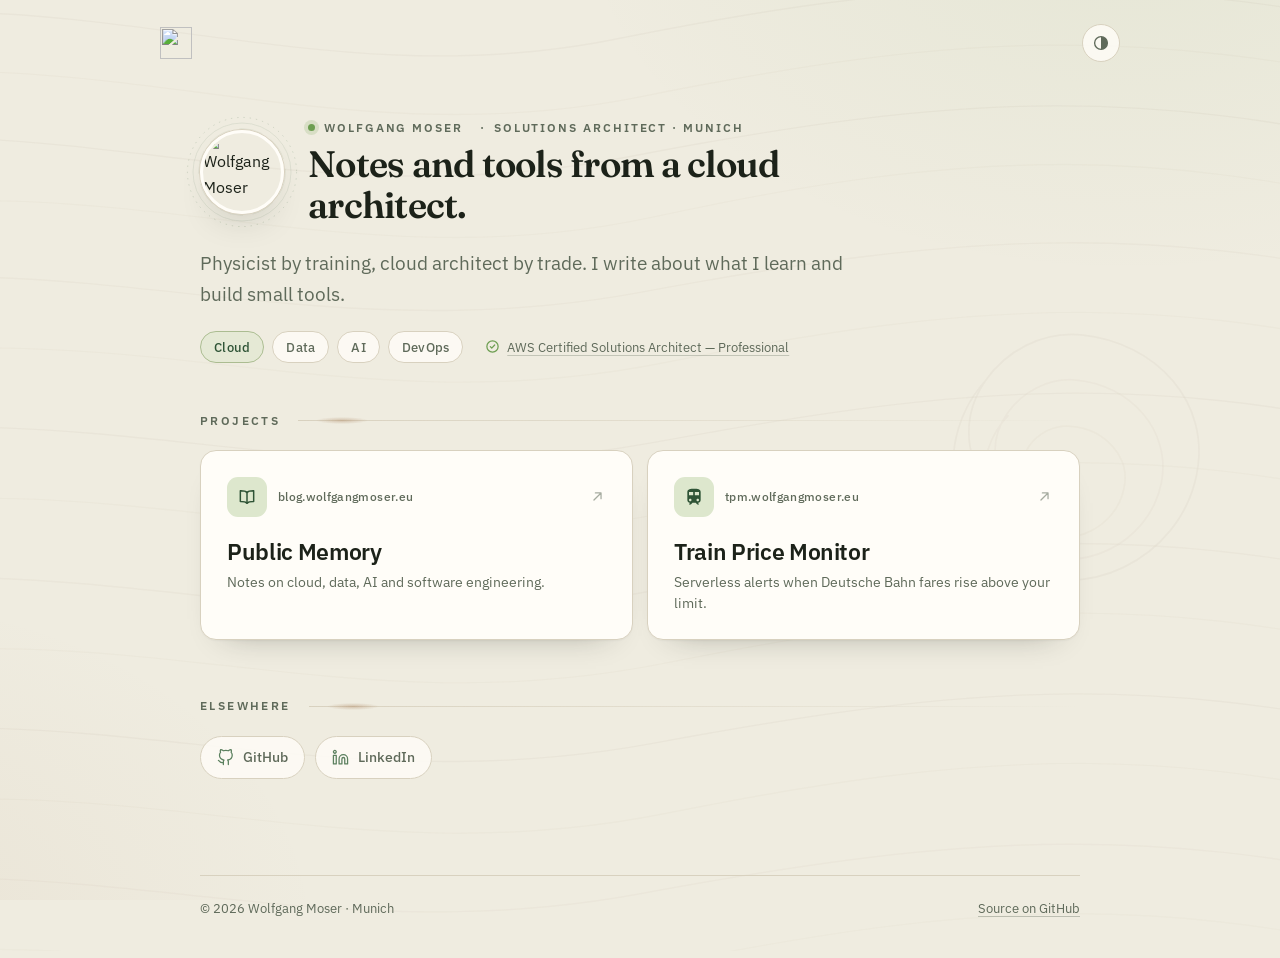
==== index.html @ 678cb2cc "Refine landing page hero and light theme - Replace the oversized name headline with a compact identi" ====
<!doctype html>
<html lang="en" data-theme="auto">
<head>
  <meta charset="utf-8">
  <meta name="viewport" content="width=device-width, initial-scale=1">

  <title>Wolfgang Moser — Solutions Architect in Munich</title>
  <meta name="description" content="Physicist turned Solutions Architect in Munich. I write about cloud, data and AI and build small tools.">
  <link rel="canonical" href="https://wolfgangmoser.eu/">
  <meta name="robots" content="index, follow">
  <meta name="author" content="Wolfgang Moser">

  <meta name="theme-color" content="#efece0" media="(prefers-color-scheme: light)">
  <meta name="theme-color" content="#10150f" media="(prefers-color-scheme: dark)">

  <link rel="icon" href="/assets/logo.svg" type="image/svg+xml">
  <link rel="icon" href="/assets/favicon.ico" sizes="any">
  <link rel="icon" type="image/png" sizes="32x32" href="/assets/favicon-32x32.png">
  <link rel="icon" type="image/png" sizes="16x16" href="/assets/favicon-16x16.png">
  <link rel="apple-touch-icon" href="/assets/apple-touch-icon.png">

  <meta property="og:type" content="website">
  <meta property="og:site_name" content="Wolfgang Moser">
  <meta property="og:title" content="Wolfgang Moser — Solutions Architect in Munich">
  <meta property="og:description" content="Physicist turned Solutions Architect in Munich. Cloud, data and AI notes and tools.">
  <meta property="og:url" content="https://wolfgangmoser.eu/">
  <meta property="og:image" content="https://wolfgangmoser.eu/assets/og-image.png">
  <meta property="og:image:width" content="1200">
  <meta property="og:image:height" content="630">
  <meta property="og:image:alt" content="Wolfgang Moser, Solutions Architect in Munich">
  <meta name="twitter:card" content="summary_large_image">
  <meta name="twitter:title" content="Wolfgang Moser — Solutions Architect in Munich">
  <meta name="twitter:description" content="Physicist turned Solutions Architect in Munich. Cloud, data and AI notes and tools.">
  <meta name="twitter:image" content="https://wolfgangmoser.eu/assets/og-image.png">

  <link rel="preconnect" href="https://fonts.googleapis.com">
  <link rel="preconnect" href="https://fonts.gstatic.com" crossorigin>
  <link href="https://fonts.googleapis.com/css2?family=Fraunces:opsz,wght@9..144,600&family=IBM+Plex+Sans:wght@400;500;600&display=swap" rel="stylesheet">

  <link rel="stylesheet" href="/styles.css?v=20261110-2">

  <script>
    (function () {
      try {
        var theme = localStorage.getItem('theme');
        document.documentElement.dataset.theme =
          theme === 'light' || theme === 'dark' ? theme : 'auto';
      } catch (error) {
        document.documentElement.dataset.theme = 'auto';
      }
    })();
  </script>

  <script type="application/ld+json">
  {
    "@context": "https://schema.org",
    "@graph": [
      {
        "@type": "ProfilePage",
        "@id": "https://wolfgangmoser.eu/#page",
        "url": "https://wolfgangmoser.eu/",
        "name": "Wolfgang Moser",
        "isPartOf": { "@id": "https://wolfgangmoser.eu/#website" },
        "mainEntity": { "@id": "https://wolfgangmoser.eu/#person" }
      },
      {
        "@type": "WebSite",
        "@id": "https://wolfgangmoser.eu/#website",
        "url": "https://wolfgangmoser.eu/",
        "name": "Wolfgang Moser",
        "inLanguage": "en"
      },
      {
        "@type": "Person",
        "@id": "https://wolfgangmoser.eu/#person",
        "name": "Wolfgang Moser",
        "url": "https://wolfgangmoser.eu/",
        "image": "https://wolfgangmoser.eu/assets/me.jpg",
        "jobTitle": "Solutions Architect",
        "description": "Physicist turned Solutions Architect in Munich, working on cloud, data, AI and DevOps.",
        "hasCredential": {
          "@type": "EducationalOccupationalCredential",
          "name": "AWS Certified Solutions Architect — Professional",
          "credentialCategory": "certification",
          "recognizedBy": {
            "@type": "Organization",
            "name": "Amazon Web Services"
          }
        },
        "address": {
          "@type": "PostalAddress",
          "addressLocality": "Munich",
          "addressCountry": "DE"
        },
        "sameAs": [
          "https://blog.wolfgangmoser.eu/",
          "https://tpm.wolfgangmoser.eu/",
          "https://github.com/wolfm89",
          "https://www.linkedin.com/in/wolfgang-moser/"
        ],
        "knowsAbout": [
          "Cloud Architecture",
          "Amazon Web Services",
          "Azure",
          "Data Engineering",
          "Data Mesh",
          "Event-Driven Architecture",
          "DevOps",
          "MLOps",
          "Generative AI",
          "Terraform",
          "Serverless"
        ]
      }
    ]
  }
  </script>
</head>
<body>
  <div class="grain" aria-hidden="true">
    <svg viewBox="0 0 1200 800" preserveAspectRatio="xMidYMid slice" fill="none" stroke="currentColor">
      <g stroke-width="1.1">
        <path d="M-80 60C160 20 340 120 580 72S980 10 1280 78" stroke-opacity=".10"/>
        <path d="M-80 108C170 66 350 168 600 118S1000 56 1280 124" stroke-opacity=".07"/>
        <path d="M-80 158C140 124 330 216 590 166S1010 104 1280 176" stroke-opacity=".11"/>
        <path d="M-80 214C180 166 360 268 610 214S1020 152 1280 226" stroke-opacity=".06"/>
        <path d="M-80 272C150 232 340 322 600 274S1020 214 1280 282" stroke-opacity=".09"/>
        <path d="M-80 332C190 284 360 382 620 330S1030 272 1280 340" stroke-opacity=".06"/>
        <path d="M-80 392C160 352 350 442 610 394S1020 334 1280 402" stroke-opacity=".10"/>
        <path d="M-80 452C180 404 360 502 620 450S1030 392 1280 460" stroke-opacity=".06"/>
        <path d="M-80 512C150 472 340 562 600 514S1020 454 1280 522" stroke-opacity=".09"/>
        <path d="M-80 572C190 524 360 622 620 570S1030 512 1280 580" stroke-opacity=".06"/>
        <path d="M-80 632C160 592 350 682 610 634S1020 574 1280 642" stroke-opacity=".10"/>
        <path d="M-80 692C180 644 360 742 620 690S1030 632 1280 700" stroke-opacity=".06"/>
        <path d="M-80 752C150 712 340 802 600 754S1020 694 1280 762" stroke-opacity=".08"/>
        <path d="M-80 812C190 764 360 862 620 810S1030 752 1280 820" stroke-opacity=".05"/>
      </g>
      <g stroke-width="1.4">
        <path d="M878 430c-44-58 12-128 74-122 60 6 104 54 92 112-14 68-92 104-148 72-52-30-62-102-20-148" stroke-opacity=".10"/>
        <path d="M894 432c-31-42 10-92 54-88 43 4 76 40 68 82-10 50-68 76-108 52-38-22-45-74-14-106" stroke-opacity=".08"/>
        <path d="M910 434c-18-25 7-56 34-53 26 2 48 24 42 50-6 30-42 48-66 33-24-14-29-46-10-66" stroke-opacity=".07"/>
      </g>
    </svg>
  </div>

  <a class="skip-link" href="#main">Skip to content</a>

  <header class="site-header">
    <a class="brand" href="/" aria-label="Wolfgang Moser — home">
      <img src="/assets/logo.svg" width="32" height="32" alt="">
    </a>

    <button class="theme-toggle" type="button" aria-label="Switch theme" title="Switch theme">
      <svg viewBox="0 0 24 24" fill="none" stroke="currentColor" stroke-width="1.8" aria-hidden="true">
        <circle cx="12" cy="12" r="8.5"></circle>
        <path d="M12 3.5v17a8.5 8.5 0 0 0 0-17Z" fill="currentColor" stroke="none"></path>
      </svg>
    </button>
  </header>

  <main id="main" class="wrap">
    <section class="hero">
      <div class="identity">
        <div class="portrait-wrap portrait-small">
          <svg class="rings" viewBox="0 0 160 160" fill="none" stroke="currentColor" aria-hidden="true">
            <circle cx="80" cy="80" r="78" stroke-opacity=".45" stroke-width="1" stroke-dasharray="2 7"/>
            <circle cx="80" cy="80" r="70" stroke-opacity=".25" stroke-width="1"/>
            <circle cx="80" cy="80" r="62" stroke-opacity=".18" stroke-width="1" stroke-dasharray="34 14"/>
          </svg>
          <span class="portrait-frame">
            <img class="portrait" src="/assets/me.jpg" width="320" height="320" alt="Wolfgang Moser" fetchpriority="high">
          </span>
        </div>

        <div class="identity-copy">
          <p class="eyebrow">
            <span class="eyebrow-dot" aria-hidden="true"></span>
            <span class="eyebrow-person">Wolfgang Moser</span>
            <span class="eyebrow-role">Solutions Architect · Munich</span>
          </p>
          <h1>Notes and tools from a cloud architect.</h1>
        </div>
      </div>

      <p class="lead">Physicist by training, cloud architect by trade. I write about what I learn and build small tools.</p>

      <div class="hero-meta">
        <ul class="chips" aria-label="Topics">
          <li>Cloud</li>
          <li>Data</li>
          <li>AI</li>
          <li>DevOps</li>
        </ul>

        <p class="credential">
          <svg viewBox="0 0 24 24" fill="none" stroke="currentColor" stroke-width="2" stroke-linecap="round" stroke-linejoin="round" aria-hidden="true">
            <circle cx="12" cy="12" r="9"></circle>
            <path d="m8.5 12.2 2.3 2.3 4.7-4.9"></path>
          </svg>
          <a href="https://www.credly.com/badges/6cbb9584-4aa6-41bc-a9f1-f0be9a5854aa" rel="noopener noreferrer">AWS Certified Solutions Architect — Professional</a>
        </p>
      </div>
    </section>

    <section class="projects" aria-labelledby="projects-title">
      <div class="section-head">
        <h2 id="projects-title">Projects</h2>
        <span class="rule" aria-hidden="true"></span>
      </div>

      <ul class="project-grid">
        <li style="--i: 0">
          <a class="project-card" href="https://blog.wolfgangmoser.eu/">
            <span class="project-top">
              <span class="project-icon" aria-hidden="true">
                <svg viewBox="0 0 24 24" fill="none" stroke="currentColor" stroke-width="1.8" stroke-linecap="round" stroke-linejoin="round">
                  <path d="M12 6.5C10.5 5 8.4 4.4 4 4.5v13c4.4-.1 6.5.5 8 2 1.5-1.5 3.6-2.1 8-2v-13c-4.4-.1-6.5.5-8 2Z"/>
                  <path d="M12 6.5v13"/>
                </svg>
              </span>
              <span class="project-domain">blog.wolfgangmoser.eu</span>
              <svg class="project-arrow" viewBox="0 0 24 24" fill="none" stroke="currentColor" stroke-width="1.8" stroke-linecap="round" stroke-linejoin="round" aria-hidden="true">
                <path d="M7 17 17 7M9 7h8v8"/>
              </svg>
            </span>
            <span class="project-title">Public Memory</span>
            <span class="project-desc">Notes on cloud, data, AI and software engineering.</span>
          </a>
        </li>

        <li style="--i: 1">
          <a class="project-card" href="https://tpm.wolfgangmoser.eu/">
            <span class="project-top">
              <span class="project-icon" aria-hidden="true">
                <svg viewBox="0 0 24 24" fill="currentColor">
                  <path d="M12 2c-4 0-8 .5-8 4v9.5C4 17.43 5.57 19 7.5 19L6 20.5v.5h2.23l2-2H14l2 2h2v-.5L16.5 19c1.93 0 3.5-1.57 3.5-3.5V6c0-3.5-3.58-4-8-4M7.5 17c-.83 0-1.5-.67-1.5-1.5S6.67 14 7.5 14s1.5.67 1.5 1.5S8.33 17 7.5 17m3.5-7H6V6h5zm2 0V6h5v4zm3.5 7c-.83 0-1.5-.67-1.5-1.5s.67-1.5 1.5-1.5 1.5.67 1.5 1.5-.67 1.5-1.5 1.5"/>
                </svg>
              </span>
              <span class="project-domain">tpm.wolfgangmoser.eu</span>
              <svg class="project-arrow" viewBox="0 0 24 24" fill="none" stroke="currentColor" stroke-width="1.8" stroke-linecap="round" stroke-linejoin="round" aria-hidden="true">
                <path d="M7 17 17 7M9 7h8v8"/>
              </svg>
            </span>
            <span class="project-title">Train Price Monitor</span>
            <span class="project-desc">Serverless alerts when Deutsche Bahn fares rise above your limit.</span>
          </a>
        </li>
      </ul>
    </section>

    <section class="elsewhere" aria-labelledby="elsewhere-title">
      <div class="section-head">
        <h2 id="elsewhere-title">Elsewhere</h2>
        <span class="rule" aria-hidden="true"></span>
      </div>

      <ul class="social-links">
        <li style="--i: 0">
          <a href="https://github.com/wolfm89">
            <svg viewBox="0 0 24 24" fill="none" stroke="currentColor" stroke-width="1.8" stroke-linecap="round" stroke-linejoin="round" aria-hidden="true">
              <path d="M9 19c-5 1.5-5-2.5-7-3m14 6v-3.87a3.37 3.37 0 0 0-.94-2.61c3.14-.35 6.44-1.54 6.44-7A5.44 5.44 0 0 0 20 4.77 5.07 5.07 0 0 0 19.91 1S18.73.65 16 2.48a13.38 13.38 0 0 0-7 0C6.27.65 5.09 1 5.09 1A5.07 5.07 0 0 0 5 4.77a5.44 5.44 0 0 0-1.5 3.78c0 5.42 3.3 6.61 6.44 7A3.37 3.37 0 0 0 9 18.13V22"/>
            </svg>
            GitHub
          </a>
        </li>
        <li style="--i: 1">
          <a href="https://www.linkedin.com/in/wolfgang-moser/">
            <svg viewBox="0 0 24 24" fill="none" stroke="currentColor" stroke-width="1.8" stroke-linecap="round" stroke-linejoin="round" aria-hidden="true">
              <path d="M16 8a6 6 0 0 1 6 6v7h-4v-7a2 2 0 0 0-2-2 2 2 0 0 0-2 2v7h-4v-7a6 6 0 0 1 6-6z"/>
              <rect x="2" y="9" width="4" height="12"/>
              <circle cx="4" cy="4" r="2"/>
            </svg>
            LinkedIn
          </a>
        </li>
      </ul>
    </section>
  </main>

  <footer class="site-footer wrap">
    <p>© <span id="year">2026</span> Wolfgang Moser · Munich</p>
    <a class="footer-link" href="https://github.com/wolfm89/landing-page">Source on GitHub</a>
  </footer>

  <script src="/script.js?v=20261110-1" defer></script>
</body>
</html>
---- styles.css ----
/* ------------------------------------------------------------------
   Wolfgang Moser — wolfgangmoser.eu
   Warm paper, forest greens, a little wood grain.
   ------------------------------------------------------------------ */

:root {
  color-scheme: light;

  --bg: #efece0;
  --surface: #fffdf8;
  --ink: #1c2219;
  --muted: #5f6a5a;
  --border: #d8d1bf;
  --sage: #6d9e51;
  --forest: #3f6b45;
  --forest-strong: #2f5436;
  --sage-soft: #dde7cd;
  --wood: #a9805a;
  --wood-soft: #efe3d2;
  --grain: #7a5c3e;
  --grain-opacity: 0.4;
  --glow-sage: rgba(109, 158, 81, 0.08);
  --glow-wood: rgba(169, 128, 90, 0.08);
  --shadow: 0 18px 40px -24px rgba(28, 34, 25, 0.45);
  --card-shadow: 0 1px 2px rgba(28, 34, 25, 0.04), 0 16px 32px -26px rgba(28, 34, 25, 0.45);

  --sans: "IBM Plex Sans", "Segoe UI", system-ui, -apple-system, sans-serif;
  --display: "Fraunces", Georgia, "Times New Roman", serif;
}

html[data-theme="dark"] {
  color-scheme: dark;

  --bg: #10150f;
  --surface: #171f15;
  --ink: #e9eddf;
  --muted: #a4ae9a;
  --border: #2a3427;
  --sage: #8fc47c;
  --forest: #9ccf8f;
  --forest-strong: #b7dcaa;
  --sage-soft: #24311f;
  --wood: #c9a77f;
  --wood-soft: #2b2419;
  --grain: #d8c3a5;
  --grain-opacity: 0.16;
  --glow-sage: rgba(143, 196, 124, 0.1);
  --glow-wood: rgba(201, 167, 127, 0.08);
  --shadow: 0 22px 48px -26px rgba(0, 0, 0, 0.9);
  --card-shadow: 0 1px 2px rgba(0, 0, 0, 0.2), 0 18px 36px -26px rgba(0, 0, 0, 0.8);
}

@media (prefers-color-scheme: dark) {
  html[data-theme="auto"],
  html:not([data-theme]) {
    color-scheme: dark;

    --bg: #10150f;
    --surface: #171f15;
    --ink: #e9eddf;
    --muted: #a4ae9a;
    --border: #2a3427;
    --sage: #8fc47c;
    --forest: #9ccf8f;
    --forest-strong: #b7dcaa;
    --sage-soft: #24311f;
    --wood: #c9a77f;
    --wood-soft: #2b2419;
    --grain: #d8c3a5;
    --grain-opacity: 0.16;
    --glow-sage: rgba(143, 196, 124, 0.1);
    --glow-wood: rgba(201, 167, 127, 0.08);
    --shadow: 0 22px 48px -26px rgba(0, 0, 0, 0.9);
    --card-shadow: 0 1px 2px rgba(0, 0, 0, 0.2), 0 18px 36px -26px rgba(0, 0, 0, 0.8);
  }
}

*,
*::before,
*::after {
  box-sizing: border-box;
}

html {
  scroll-behavior: smooth;
  -webkit-text-size-adjust: 100%;
}

body {
  display: flex;
  flex-direction: column;
  margin: 0;
  min-height: 100vh;
  font-family: var(--sans);
  font-size: 16px;
  line-height: 1.6;
  color: var(--ink);
  background-color: var(--bg);
  background-image:
    radial-gradient(900px 620px at 88% -12%, var(--glow-sage), transparent 62%),
    radial-gradient(720px 520px at -12% 104%, var(--glow-wood), transparent 66%);
  background-attachment: fixed;
  -webkit-font-smoothing: antialiased;
  text-rendering: optimizeLegibility;
}

/* Wood-grain layer: inline SVG, theme-aware, very slowly drifting. */
.grain {
  position: fixed;
  inset: -4vmax;
  z-index: 0;
  color: var(--grain);
  opacity: var(--grain-opacity);
  pointer-events: none;
}

.grain svg {
  width: 100%;
  height: 100%;
  animation: grain-drift 52s ease-in-out infinite alternate;
}

@keyframes grain-drift {
  from {
    transform: scale(1.04) translate3d(-1.2%, -0.8%, 0);
  }
  to {
    transform: scale(1.09) translate3d(1.2%, 0.8%, 0);
  }
}

/* Keep content above the grain. */
.site-header,
main,
.site-footer {
  position: relative;
  z-index: 1;
}

main {
  flex: 1;
}

.wrap {
  width: min(100% - 48px, 880px);
  margin-inline: auto;
}

.skip-link {
  position: absolute;
  top: 8px;
  left: 8px;
  z-index: 10;
  padding: 10px 16px;
  border-radius: 8px;
  background: var(--surface);
  color: var(--ink);
  font-weight: 600;
  text-decoration: none;
  box-shadow: var(--shadow);
  transform: translateY(-160%);
  transition: transform 0.2s ease;
}

.skip-link:focus-visible {
  transform: translateY(0);
}

a {
  color: inherit;
}

:focus-visible {
  outline: 2px solid var(--sage);
  outline-offset: 3px;
  border-radius: 4px;
}

/* ------------------------------------------------------------------
   Header
   ------------------------------------------------------------------ */

.site-header {
  display: flex;
  align-items: center;
  justify-content: space-between;
  gap: 16px;
  width: min(100% - 48px, 960px);
  margin-inline: auto;
  padding: 24px 0 8px;
}

.brand {
  display: inline-flex;
  border-radius: 9px;
  line-height: 0;
  transition: transform 0.4s cubic-bezier(0.2, 0.7, 0.2, 1);
}

.brand img {
  display: block;
  width: 32px;
  height: 32px;
}

.brand:hover {
  transform: translateY(-2px) rotate(-3deg);
}

.theme-toggle {
  display: grid;
  place-items: center;
  width: 38px;
  height: 38px;
  padding: 0;
  border: 1px solid var(--border);
  border-radius: 50%;
  background: color-mix(in srgb, var(--surface) 80%, transparent);
  color: var(--muted);
  cursor: pointer;
  transition: color 0.2s ease, border-color 0.2s ease, transform 0.3s ease;
}

.theme-toggle svg {
  width: 18px;
  height: 18px;
}

.theme-toggle:hover {
  color: var(--ink);
  border-color: var(--sage);
  transform: rotate(18deg);
}

/* ------------------------------------------------------------------
   Hero
   ------------------------------------------------------------------ */

.hero {
  padding: clamp(26px, 5vw, 48px) 0 0;
}

.identity {
  display: flex;
  align-items: center;
  gap: 24px;
  margin-bottom: 22px;
}

.identity-copy {
  min-width: 0;
}

.identity .eyebrow {
  margin-bottom: 6px;
}

.portrait-wrap {
  position: relative;
  width: 128px;
  height: 128px;
  margin-bottom: 30px;
}

.portrait-small {
  flex: none;
  width: 84px;
  height: 84px;
  margin-bottom: 0;
}

.portrait-small .rings {
  inset: -14px;
  width: calc(100% + 28px);
  height: calc(100% + 28px);
}

.rings {
  position: absolute;
  inset: -24px;
  width: calc(100% + 48px);
  height: calc(100% + 48px);
  color: var(--forest);
  opacity: 0.55;
  pointer-events: none;
  will-change: transform;
  animation: rings-turn 140s linear infinite;
}

@keyframes rings-turn {
  to {
    transform: rotate(360deg);
  }
}

.portrait-frame {
  position: relative;
  z-index: 1;
  display: block;
  width: 100%;
  height: 100%;
  overflow: hidden;
  border-radius: 50%;
  border: 3px solid var(--surface);
  box-shadow: 0 0 0 1px var(--border), var(--shadow);
}

.portrait {
  display: block;
  width: 100%;
  height: 100%;
  object-fit: cover;
  border-radius: 50%;
  transform: scale(1);
  backface-visibility: hidden;
  will-change: transform;
  transition: transform 0.28s cubic-bezier(0.2, 0.8, 0.2, 1);
}

.portrait-wrap:hover .portrait {
  transform: scale(1.04);
}

.eyebrow {
  display: flex;
  flex-wrap: wrap;
  align-items: center;
  gap: 9px;
  row-gap: 2px;
  margin: 0 0 10px;
  color: var(--muted);
  font-size: 12px;
  font-weight: 600;
  letter-spacing: 0.16em;
  text-transform: uppercase;
}

.eyebrow-dot {
  flex: none;
  width: 7px;
  height: 7px;
  border-radius: 50%;
  background: var(--sage);
  box-shadow: 0 0 0 4px color-mix(in srgb, var(--sage) 18%, transparent);
}

.eyebrow-role::before {
  content: "·";
  margin: 0 8px;
  color: var(--muted);
}

h1 {
  margin: 0;
  font-family: var(--display);
  font-optical-sizing: auto;
  font-size: clamp(2.9rem, 9vw, 4.7rem);
  font-weight: 600;
  line-height: 0.98;
  letter-spacing: -0.025em;
  color: var(--ink);
}

.identity-copy h1 {
  max-width: 24ch;
  font-size: clamp(1.75rem, 3.2vw, 2.3rem);
  line-height: 1.12;
  letter-spacing: -0.02em;
}

.lead {
  max-width: 60ch;
  margin: 22px 0 0;
  color: var(--muted);
  font-size: clamp(1.02rem, 1.6vw, 1.16rem);
  line-height: 1.7;
}

.identity + .lead {
  max-width: 62ch;
  margin-top: 0;
}

.lead a {
  color: var(--forest);
  font-weight: 500;
  text-decoration: underline;
  text-decoration-color: color-mix(in srgb, var(--sage) 55%, transparent);
  text-decoration-thickness: 1.5px;
  text-underline-offset: 3px;
  transition: color 0.2s ease, text-decoration-color 0.2s ease;
}

.lead a:hover {
  color: var(--forest-strong);
  text-decoration-color: var(--sage);
}

.chips {
  display: flex;
  flex-wrap: wrap;
  gap: 8px;
  margin: 26px 0 0;
  padding: 0;
  list-style: none;
}

.chips li {
  padding: 5px 13px;
  border: 1px solid var(--border);
  border-radius: 999px;
  background: color-mix(in srgb, var(--surface) 80%, transparent);
  color: var(--muted);
  font-size: 12.5px;
  font-weight: 500;
  letter-spacing: 0.02em;
  transition: border-color 0.2s ease, color 0.2s ease;
}

.chips li:first-child {
  border-color: color-mix(in srgb, var(--sage) 42%, var(--border));
  background: color-mix(in srgb, var(--sage-soft) 55%, transparent);
  color: var(--forest-strong);
}

.chips li:hover {
  border-color: var(--sage);
  color: var(--ink);
}

.credential {
  display: flex;
  align-items: center;
  gap: 7px;
  margin: 18px 0 0;
  color: var(--muted);
  font-size: 12.5px;
}

.credential svg {
  flex: none;
  width: 15px;
  height: 15px;
  color: var(--sage);
}

.credential a {
  color: inherit;
  text-decoration: underline;
  text-decoration-color: color-mix(in srgb, var(--muted) 30%, transparent);
  text-underline-offset: 3px;
  transition: color 0.2s ease, text-decoration-color 0.2s ease;
}

.credential a:hover {
  color: var(--forest);
  text-decoration-color: var(--sage);
}

.hero-meta {
  display: flex;
  flex-wrap: wrap;
  align-items: center;
  gap: 14px 22px;
  margin-top: 20px;
}

.hero-meta .chips,
.hero-meta .credential {
  margin-top: 0;
}

/* ------------------------------------------------------------------
   Projects
   ------------------------------------------------------------------ */

.projects {
  padding: clamp(32px, 5vw, 48px) 0 0;
}

.section-head {
  display: flex;
  align-items: center;
  gap: 18px;
  margin-bottom: 20px;
}

.section-head h2 {
  margin: 0;
  color: var(--muted);
  font-size: 12px;
  font-weight: 600;
  letter-spacing: 0.2em;
  text-transform: uppercase;
  white-space: nowrap;
}

.rule {
  position: relative;
  flex: 1;
  height: 1px;
  background: linear-gradient(90deg, var(--border), transparent);
}

.rule::before {
  content: "";
  position: absolute;
  left: 18px;
  top: -3px;
  width: 52px;
  height: 7px;
  border-radius: 50%;
  background: radial-gradient(ellipse at center, var(--wood), transparent 72%);
  opacity: 0.4;
}

.project-grid {
  display: grid;
  grid-template-columns: repeat(2, minmax(0, 1fr));
  gap: 14px;
  margin: 0;
  padding: 0;
  list-style: none;
}

.project-card {
  position: relative;
  display: flex;
  flex-direction: column;
  height: 100%;
  padding: 26px;
  overflow: hidden;
  border: 1px solid var(--border);
  border-radius: 16px;
  background: var(--surface);
  box-shadow: var(--card-shadow);
  color: var(--ink);
  text-decoration: none;
  transition:
    transform 0.28s cubic-bezier(0.2, 0.7, 0.2, 1),
    border-color 0.28s ease,
    box-shadow 0.28s ease,
    background-color 0.28s ease;
}

.project-card::after {
  content: "";
  position: absolute;
  right: 0;
  bottom: 0;
  left: 0;
  height: 2px;
  background: linear-gradient(90deg, var(--sage), var(--forest));
  transform: scaleX(0);
  transform-origin: left;
  transition: transform 0.35s cubic-bezier(0.2, 0.7, 0.2, 1);
}

.project-card:hover {
  transform: translateY(-4px);
  border-color: color-mix(in srgb, var(--sage) 55%, var(--border));
  background: var(--surface);
  box-shadow: var(--shadow);
}

.project-card:hover::after {
  transform: scaleX(1);
}

.project-top {
  display: flex;
  align-items: center;
  gap: 11px;
  margin-bottom: 20px;
}

.project-icon {
  display: grid;
  place-items: center;
  flex: none;
  width: 40px;
  height: 40px;
  border-radius: 11px;
  background: var(--sage-soft);
  color: var(--forest-strong);
  transition: transform 0.35s cubic-bezier(0.2, 0.7, 0.2, 1), background-color 0.28s ease;
}

.project-icon svg {
  width: 20px;
  height: 20px;
}

.project-card:hover .project-icon {
  transform: rotate(-4deg) scale(1.06);
  background: color-mix(in srgb, var(--sage-soft) 72%, var(--sage));
}

.project-domain {
  min-width: 0;
  overflow: hidden;
  color: var(--muted);
  font-size: 11.5px;
  font-weight: 500;
  letter-spacing: 0.03em;
  text-overflow: ellipsis;
  white-space: nowrap;
}

.project-arrow {
  flex: none;
  width: 17px;
  height: 17px;
  margin-left: auto;
  color: var(--muted);
  opacity: 0.55;
  transition: transform 0.28s ease, opacity 0.28s ease, color 0.28s ease;
}

.project-card:hover .project-arrow {
  color: var(--forest);
  opacity: 1;
  transform: translate(2px, -2px);
}

.project-title {
  font-size: 23px;
  font-weight: 600;
  line-height: 1.25;
  letter-spacing: -0.015em;
}

.project-desc {
  margin-top: 6px;
  color: var(--muted);
  font-size: 13.5px;
  line-height: 1.55;
}

/* ------------------------------------------------------------------
   Elsewhere
   ------------------------------------------------------------------ */

.elsewhere {
  padding: clamp(40px, 6vw, 56px) 0 0;
}

.social-links {
  display: flex;
  flex-wrap: wrap;
  gap: 10px;
  margin: 0;
  padding: 0;
  list-style: none;
}

.social-links a {
  display: inline-flex;
  align-items: center;
  gap: 9px;
  padding: 10px 16px;
  border: 1px solid var(--border);
  border-radius: 999px;
  background: color-mix(in srgb, var(--surface) 80%, transparent);
  color: var(--muted);
  font-size: 13.5px;
  font-weight: 500;
  text-decoration: none;
  transition: color 0.2s ease, border-color 0.2s ease, background-color 0.2s ease, transform 0.2s ease;
}

.social-links svg {
  width: 17px;
  height: 17px;
  color: var(--forest);
  opacity: 0.85;
}

.social-links a:hover {
  color: var(--ink);
  border-color: color-mix(in srgb, var(--sage) 55%, var(--border));
  background: var(--surface);
  transform: translateY(-1px);
}

/* ------------------------------------------------------------------
   404
   ------------------------------------------------------------------ */

.notfound {
  padding-top: clamp(64px, 12vw, 120px);
}

.notfound-links {
  display: flex;
  flex-wrap: wrap;
  align-items: center;
  gap: 22px;
  margin-top: 32px;
  font-size: 14px;
}

.notfound-links > a {
  color: var(--forest);
  font-weight: 500;
  text-decoration: underline;
  text-decoration-color: color-mix(in srgb, var(--sage) 55%, transparent);
  text-underline-offset: 3px;
}

.notfound-links > a:hover {
  color: var(--forest-strong);
  text-decoration-color: var(--sage);
}

.button-link {
  display: inline-block;
  padding: 9px 18px;
  border-radius: 999px;
  background: var(--forest);
  color: var(--surface) !important;
  font-weight: 600 !important;
  text-decoration: none !important;
  transition: background-color 0.2s ease, transform 0.2s ease;
}

.button-link:hover {
  background: var(--forest-strong);
  transform: translateY(-1px);
}

/* ------------------------------------------------------------------
   Footer
   ------------------------------------------------------------------ */

.site-footer {
  display: flex;
  flex-wrap: wrap;
  align-items: baseline;
  justify-content: space-between;
  gap: 8px 24px;
  margin-top: clamp(56px, 9vw, 96px);
  padding: 22px 0 40px;
  border-top: 1px solid var(--border);
  color: var(--muted);
  font-size: 12.5px;
}

.site-footer p {
  margin: 0;
}

.footer-link {
  color: var(--muted);
  text-decoration: underline;
  text-decoration-color: color-mix(in srgb, var(--muted) 35%, transparent);
  text-underline-offset: 3px;
  transition: color 0.2s ease, text-decoration-color 0.2s ease;
}

.footer-link:hover {
  color: var(--forest);
  text-decoration-color: var(--sage);
}

/* ------------------------------------------------------------------
   Entrance motion
   ------------------------------------------------------------------ */

@keyframes rise {
  from {
    opacity: 0;
    transform: translateY(16px);
  }
  to {
    opacity: 1;
    transform: none;
  }
}

.hero > *,
.section-head,
.project-grid li,
.social-links li,
.site-footer {
  animation: rise 0.75s cubic-bezier(0.2, 0.7, 0.2, 1) both;
}

.hero > *:nth-child(1) { animation-delay: 0.04s; }
.hero > *:nth-child(2) { animation-delay: 0.12s; }
.hero > *:nth-child(3) { animation-delay: 0.2s; }

.projects .section-head { animation-delay: 0.32s; }

.project-grid li {
  animation-delay: calc(0.38s + var(--i) * 0.08s);
}

.elsewhere .section-head { animation-delay: 0.56s; }

.social-links li {
  animation-delay: calc(0.62s + var(--i) * 0.06s);
}

.site-footer { animation-delay: 0.78s; }

/* ------------------------------------------------------------------
   Small screens
   ------------------------------------------------------------------ */

@media (max-width: 720px) {
  .wrap {
    width: min(100% - 40px, 880px);
  }

  .site-header {
    width: min(100% - 40px, 960px);
    padding-top: 18px;
  }

  .project-grid {
    grid-template-columns: 1fr;
  }

  .portrait-wrap {
    width: 108px;
    height: 108px;
    margin-bottom: 26px;
  }

  .portrait-small {
    width: 72px;
    height: 72px;
    margin-bottom: 0;
  }

  .project-card {
    padding: 20px;
  }
}

@media (max-width: 640px) {
  .identity {
    align-items: flex-start;
    gap: 18px;
  }

  .identity-copy h1 {
    font-size: 1.65rem;
  }
}

@media (max-width: 560px) {
  .identity .eyebrow {
    font-size: 10.5px;
    letter-spacing: 0.1em;
  }

  .identity .eyebrow-role {
    flex-basis: 100%;
    padding-left: 16px;
  }

  .identity .eyebrow-role::before {
    content: none;
  }
}

/* ------------------------------------------------------------------
   Reduced motion
   ------------------------------------------------------------------ */

@media (prefers-reduced-motion: reduce) {
  html {
    scroll-behavior: auto;
  }

  .grain svg,
  .rings,
  .hero > *,
  .section-head,
  .project-grid li,
  .social-links li,
  .site-footer {
    animation: none;
  }

  *,
  *::before,
  *::after {
    transition-duration: 0.01ms !important;
  }
}
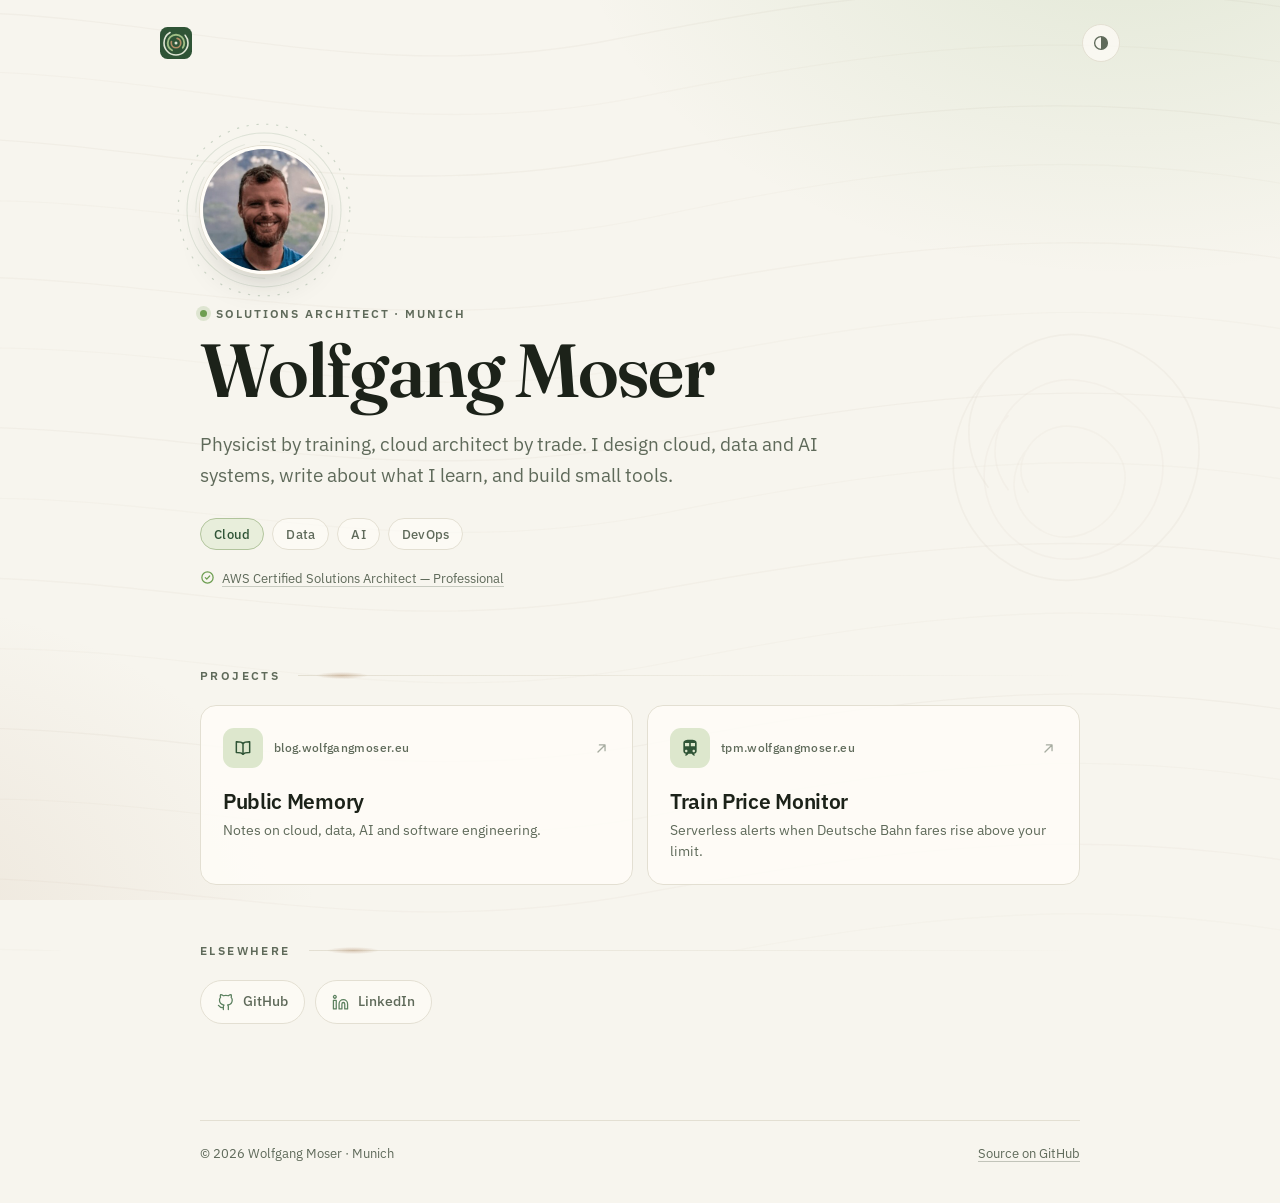
==== commit 6dd1a4ef: "Add first version of the landing page - Forest-themed landing page with growth-rings logo\n- Warm pa" ====
--- a/index.html
+++ b/index.html
@@ -10,7 +10,7 @@
   <meta name="robots" content="index, follow">
   <meta name="author" content="Wolfgang Moser">
 
-  <meta name="theme-color" content="#efece0" media="(prefers-color-scheme: light)">
+  <meta name="theme-color" content="#f7f5ee" media="(prefers-color-scheme: light)">
   <meta name="theme-color" content="#10150f" media="(prefers-color-scheme: dark)">
 
   <link rel="icon" href="/assets/logo.svg" type="image/svg+xml">
@@ -37,7 +37,7 @@
   <link rel="preconnect" href="https://fonts.gstatic.com" crossorigin>
   <link href="https://fonts.googleapis.com/css2?family=Fraunces:opsz,wght@9..144,600&family=IBM+Plex+Sans:wght@400;500;600&display=swap" rel="stylesheet">
 
-  <link rel="stylesheet" href="/styles.css?v=20261110-2">
+  <link rel="stylesheet" href="/styles.css">
 
   <script>
     (function () {
@@ -160,46 +160,34 @@
 
   <main id="main" class="wrap">
     <section class="hero">
-      <div class="identity">
-        <div class="portrait-wrap portrait-small">
-          <svg class="rings" viewBox="0 0 160 160" fill="none" stroke="currentColor" aria-hidden="true">
-            <circle cx="80" cy="80" r="78" stroke-opacity=".45" stroke-width="1" stroke-dasharray="2 7"/>
-            <circle cx="80" cy="80" r="70" stroke-opacity=".25" stroke-width="1"/>
-            <circle cx="80" cy="80" r="62" stroke-opacity=".18" stroke-width="1" stroke-dasharray="34 14"/>
-          </svg>
-          <span class="portrait-frame">
-            <img class="portrait" src="/assets/me.jpg" width="320" height="320" alt="Wolfgang Moser" fetchpriority="high">
-          </span>
-        </div>
-
-        <div class="identity-copy">
-          <p class="eyebrow">
-            <span class="eyebrow-dot" aria-hidden="true"></span>
-            <span class="eyebrow-person">Wolfgang Moser</span>
-            <span class="eyebrow-role">Solutions Architect · Munich</span>
-          </p>
-          <h1>Notes and tools from a cloud architect.</h1>
-        </div>
+      <div class="portrait-wrap">
+        <svg class="rings" viewBox="0 0 160 160" fill="none" stroke="currentColor" aria-hidden="true">
+          <circle cx="80" cy="80" r="78" stroke-opacity=".45" stroke-width="1" stroke-dasharray="2 7"/>
+          <circle cx="80" cy="80" r="70" stroke-opacity=".25" stroke-width="1"/>
+          <circle cx="80" cy="80" r="62" stroke-opacity=".18" stroke-width="1" stroke-dasharray="34 14"/>
+        </svg>
+        <img class="portrait" src="/assets/me.jpg" width="320" height="320" alt="Wolfgang Moser" fetchpriority="high">
       </div>
 
-      <p class="lead">Physicist by training, cloud architect by trade. I write about what I learn and build small tools.</p>
-
-      <div class="hero-meta">
-        <ul class="chips" aria-label="Topics">
-          <li>Cloud</li>
-          <li>Data</li>
-          <li>AI</li>
-          <li>DevOps</li>
-        </ul>
-
-        <p class="credential">
-          <svg viewBox="0 0 24 24" fill="none" stroke="currentColor" stroke-width="2" stroke-linecap="round" stroke-linejoin="round" aria-hidden="true">
-            <circle cx="12" cy="12" r="9"></circle>
-            <path d="m8.5 12.2 2.3 2.3 4.7-4.9"></path>
-          </svg>
-          <a href="https://www.credly.com/badges/6cbb9584-4aa6-41bc-a9f1-f0be9a5854aa" rel="noopener noreferrer">AWS Certified Solutions Architect — Professional</a>
-        </p>
-      </div>
+      <p class="eyebrow"><span class="eyebrow-dot" aria-hidden="true"></span>Solutions Architect · Munich</p>
+      <h1>Wolfgang Moser</h1>
+      <p class="lead">Physicist by training, cloud architect by trade. I design cloud, data and
+        AI systems, write about what I learn, and build small tools.</p>
+
+      <ul class="chips" aria-label="Topics">
+        <li>Cloud</li>
+        <li>Data</li>
+        <li>AI</li>
+        <li>DevOps</li>
+      </ul>
+
+      <p class="credential">
+        <svg viewBox="0 0 24 24" fill="none" stroke="currentColor" stroke-width="2" stroke-linecap="round" stroke-linejoin="round" aria-hidden="true">
+          <circle cx="12" cy="12" r="9"></circle>
+          <path d="m8.5 12.2 2.3 2.3 4.7-4.9"></path>
+        </svg>
+        <a href="https://www.credly.com/badges/6cbb9584-4aa6-41bc-a9f1-f0be9a5854aa" rel="noopener noreferrer">AWS Certified Solutions Architect — Professional</a>
+      </p>
     </section>
 
     <section class="projects" aria-labelledby="projects-title">
@@ -282,6 +270,6 @@
     <a class="footer-link" href="https://github.com/wolfm89/landing-page">Source on GitHub</a>
   </footer>
 
-  <script src="/script.js?v=20261110-1" defer></script>
+  <script src="/script.js" defer></script>
 </body>
 </html>
--- a/styles.css
+++ b/styles.css
@@ -6,11 +6,11 @@
 :root {
   color-scheme: light;
 
-  --bg: #efece0;
+  --bg: #f7f5ee;
   --surface: #fffdf8;
   --ink: #1c2219;
   --muted: #5f6a5a;
-  --border: #d8d1bf;
+  --border: #e3dfd2;
   --sage: #6d9e51;
   --forest: #3f6b45;
   --forest-strong: #2f5436;
@@ -19,10 +19,9 @@
   --wood-soft: #efe3d2;
   --grain: #7a5c3e;
   --grain-opacity: 0.4;
-  --glow-sage: rgba(109, 158, 81, 0.08);
-  --glow-wood: rgba(169, 128, 90, 0.08);
+  --glow-sage: rgba(109, 158, 81, 0.16);
+  --glow-wood: rgba(169, 128, 90, 0.14);
   --shadow: 0 18px 40px -24px rgba(28, 34, 25, 0.45);
-  --card-shadow: 0 1px 2px rgba(28, 34, 25, 0.04), 0 16px 32px -26px rgba(28, 34, 25, 0.45);
 
   --sans: "IBM Plex Sans", "Segoe UI", system-ui, -apple-system, sans-serif;
   --display: "Fraunces", Georgia, "Times New Roman", serif;
@@ -47,7 +46,6 @@
   --glow-sage: rgba(143, 196, 124, 0.1);
   --glow-wood: rgba(201, 167, 127, 0.08);
   --shadow: 0 22px 48px -26px rgba(0, 0, 0, 0.9);
-  --card-shadow: 0 1px 2px rgba(0, 0, 0, 0.2), 0 18px 36px -26px rgba(0, 0, 0, 0.8);
 }
 
 @media (prefers-color-scheme: dark) {
@@ -71,7 +69,6 @@
     --glow-sage: rgba(143, 196, 124, 0.1);
     --glow-wood: rgba(201, 167, 127, 0.08);
     --shadow: 0 22px 48px -26px rgba(0, 0, 0, 0.9);
-    --card-shadow: 0 1px 2px rgba(0, 0, 0, 0.2), 0 18px 36px -26px rgba(0, 0, 0, 0.8);
   }
 }
 
@@ -87,8 +84,6 @@
 }
 
 body {
-  display: flex;
-  flex-direction: column;
   margin: 0;
   min-height: 100vh;
   font-family: var(--sans);
@@ -135,10 +130,6 @@
 .site-footer {
   position: relative;
   z-index: 1;
-}
-
-main {
-  flex: 1;
 }
 
 .wrap {
@@ -215,7 +206,7 @@
   padding: 0;
   border: 1px solid var(--border);
   border-radius: 50%;
-  background: color-mix(in srgb, var(--surface) 80%, transparent);
+  background: color-mix(in srgb, var(--surface) 70%, transparent);
   color: var(--muted);
   cursor: pointer;
   transition: color 0.2s ease, border-color 0.2s ease, transform 0.3s ease;
@@ -237,22 +228,7 @@
    ------------------------------------------------------------------ */
 
 .hero {
-  padding: clamp(26px, 5vw, 48px) 0 0;
-}
-
-.identity {
-  display: flex;
-  align-items: center;
-  gap: 24px;
-  margin-bottom: 22px;
-}
-
-.identity-copy {
-  min-width: 0;
-}
-
-.identity .eyebrow {
-  margin-bottom: 6px;
+  padding: clamp(36px, 8vw, 76px) 0 0;
 }
 
 .portrait-wrap {
@@ -260,19 +236,6 @@
   width: 128px;
   height: 128px;
   margin-bottom: 30px;
-}
-
-.portrait-small {
-  flex: none;
-  width: 84px;
-  height: 84px;
-  margin-bottom: 0;
-}
-
-.portrait-small .rings {
-  inset: -14px;
-  width: calc(100% + 28px);
-  height: calc(100% + 28px);
 }
 
 .rings {
@@ -282,8 +245,6 @@
   height: calc(100% + 48px);
   color: var(--forest);
   opacity: 0.55;
-  pointer-events: none;
-  will-change: transform;
   animation: rings-turn 140s linear infinite;
 }
 
@@ -293,40 +254,27 @@
   }
 }
 
-.portrait-frame {
+.portrait {
   position: relative;
   z-index: 1;
   display: block;
   width: 100%;
   height: 100%;
-  overflow: hidden;
+  object-fit: cover;
   border-radius: 50%;
   border: 3px solid var(--surface);
   box-shadow: 0 0 0 1px var(--border), var(--shadow);
-}
-
-.portrait {
-  display: block;
-  width: 100%;
-  height: 100%;
-  object-fit: cover;
-  border-radius: 50%;
-  transform: scale(1);
-  backface-visibility: hidden;
-  will-change: transform;
-  transition: transform 0.28s cubic-bezier(0.2, 0.8, 0.2, 1);
+  transition: transform 0.5s cubic-bezier(0.2, 0.7, 0.2, 1);
 }
 
 .portrait-wrap:hover .portrait {
-  transform: scale(1.04);
+  transform: scale(1.035);
 }
 
 .eyebrow {
   display: flex;
-  flex-wrap: wrap;
   align-items: center;
   gap: 9px;
-  row-gap: 2px;
   margin: 0 0 10px;
   color: var(--muted);
   font-size: 12px;
@@ -336,18 +284,11 @@
 }
 
 .eyebrow-dot {
-  flex: none;
   width: 7px;
   height: 7px;
   border-radius: 50%;
   background: var(--sage);
   box-shadow: 0 0 0 4px color-mix(in srgb, var(--sage) 18%, transparent);
-}
-
-.eyebrow-role::before {
-  content: "·";
-  margin: 0 8px;
-  color: var(--muted);
 }
 
 h1 {
@@ -361,24 +302,12 @@
   color: var(--ink);
 }
 
-.identity-copy h1 {
-  max-width: 24ch;
-  font-size: clamp(1.75rem, 3.2vw, 2.3rem);
-  line-height: 1.12;
-  letter-spacing: -0.02em;
-}
-
 .lead {
   max-width: 60ch;
   margin: 22px 0 0;
   color: var(--muted);
   font-size: clamp(1.02rem, 1.6vw, 1.16rem);
   line-height: 1.7;
-}
-
-.identity + .lead {
-  max-width: 62ch;
-  margin-top: 0;
 }
 
 .lead a {
@@ -409,7 +338,7 @@
   padding: 5px 13px;
   border: 1px solid var(--border);
   border-radius: 999px;
-  background: color-mix(in srgb, var(--surface) 80%, transparent);
+  background: color-mix(in srgb, var(--surface) 60%, transparent);
   color: var(--muted);
   font-size: 12.5px;
   font-weight: 500;
@@ -457,25 +386,12 @@
   text-decoration-color: var(--sage);
 }
 
-.hero-meta {
-  display: flex;
-  flex-wrap: wrap;
-  align-items: center;
-  gap: 14px 22px;
-  margin-top: 20px;
-}
-
-.hero-meta .chips,
-.hero-meta .credential {
-  margin-top: 0;
-}
-
 /* ------------------------------------------------------------------
    Projects
    ------------------------------------------------------------------ */
 
 .projects {
-  padding: clamp(32px, 5vw, 48px) 0 0;
+  padding: clamp(48px, 8vw, 78px) 0 0;
 }
 
 .section-head {
@@ -528,12 +444,11 @@
   display: flex;
   flex-direction: column;
   height: 100%;
-  padding: 26px;
+  padding: 22px;
   overflow: hidden;
   border: 1px solid var(--border);
   border-radius: 16px;
-  background: var(--surface);
-  box-shadow: var(--card-shadow);
+  background: color-mix(in srgb, var(--surface) 82%, transparent);
   color: var(--ink);
   text-decoration: none;
   transition:
@@ -624,7 +539,7 @@
 }
 
 .project-title {
-  font-size: 23px;
+  font-size: 21px;
   font-weight: 600;
   line-height: 1.25;
   letter-spacing: -0.015em;
@@ -661,7 +576,7 @@
   padding: 10px 16px;
   border: 1px solid var(--border);
   border-radius: 999px;
-  background: color-mix(in srgb, var(--surface) 80%, transparent);
+  background: color-mix(in srgb, var(--surface) 60%, transparent);
   color: var(--muted);
   font-size: 13.5px;
   font-weight: 500;
@@ -789,20 +704,23 @@
 .hero > *:nth-child(1) { animation-delay: 0.04s; }
 .hero > *:nth-child(2) { animation-delay: 0.12s; }
 .hero > *:nth-child(3) { animation-delay: 0.2s; }
-
-.projects .section-head { animation-delay: 0.32s; }
+.hero > *:nth-child(4) { animation-delay: 0.28s; }
+.hero > *:nth-child(5) { animation-delay: 0.36s; }
+.hero > *:nth-child(6) { animation-delay: 0.42s; }
+
+.projects .section-head { animation-delay: 0.5s; }
 
 .project-grid li {
-  animation-delay: calc(0.38s + var(--i) * 0.08s);
-}
-
-.elsewhere .section-head { animation-delay: 0.56s; }
+  animation-delay: calc(0.56s + var(--i) * 0.08s);
+}
+
+.elsewhere .section-head { animation-delay: 0.74s; }
 
 .social-links li {
-  animation-delay: calc(0.62s + var(--i) * 0.06s);
-}
-
-.site-footer { animation-delay: 0.78s; }
+  animation-delay: calc(0.8s + var(--i) * 0.06s);
+}
+
+.site-footer { animation-delay: 0.95s; }
 
 /* ------------------------------------------------------------------
    Small screens
@@ -828,41 +746,8 @@
     margin-bottom: 26px;
   }
 
-  .portrait-small {
-    width: 72px;
-    height: 72px;
-    margin-bottom: 0;
-  }
-
   .project-card {
-    padding: 20px;
-  }
-}
-
-@media (max-width: 640px) {
-  .identity {
-    align-items: flex-start;
-    gap: 18px;
-  }
-
-  .identity-copy h1 {
-    font-size: 1.65rem;
-  }
-}
-
-@media (max-width: 560px) {
-  .identity .eyebrow {
-    font-size: 10.5px;
-    letter-spacing: 0.1em;
-  }
-
-  .identity .eyebrow-role {
-    flex-basis: 100%;
-    padding-left: 16px;
-  }
-
-  .identity .eyebrow-role::before {
-    content: none;
+    padding: 18px;
   }
 }
 
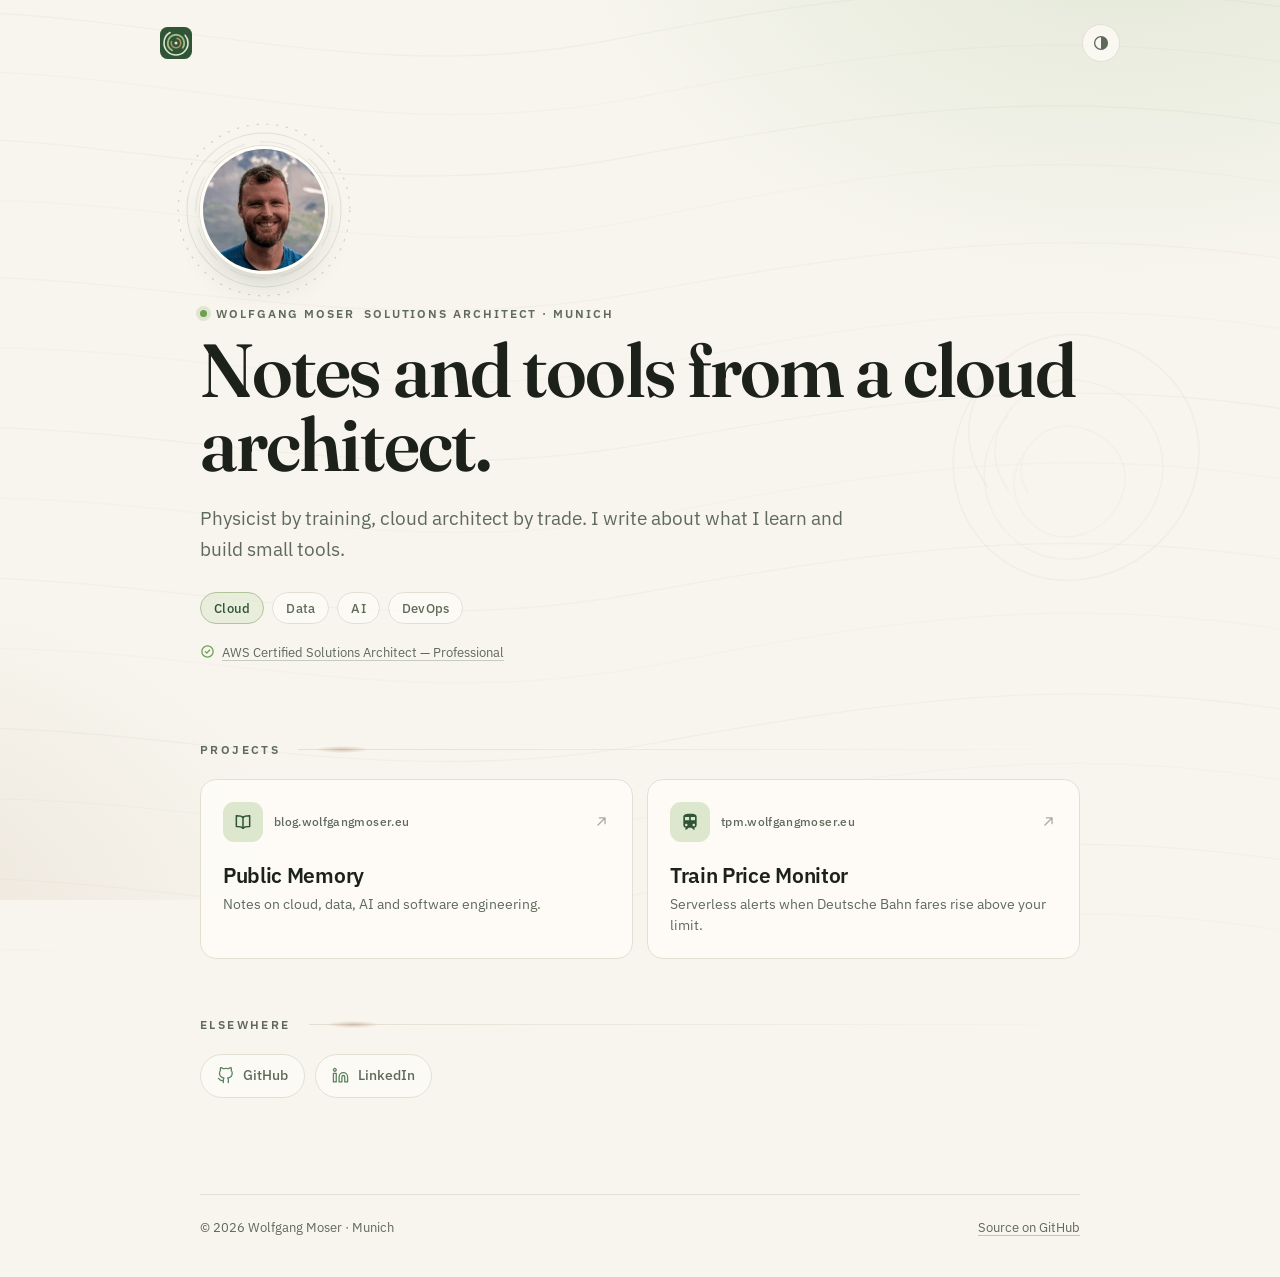
==== commit a3aab7d9: "Refresh landing page assets and README - Use the blog's native 265x265 portrait PNG instead of an up" ====
--- a/index.html
+++ b/index.html
@@ -10,7 +10,7 @@
   <meta name="robots" content="index, follow">
   <meta name="author" content="Wolfgang Moser">
 
-  <meta name="theme-color" content="#f7f5ee" media="(prefers-color-scheme: light)">
+  <meta name="theme-color" content="#efece0" media="(prefers-color-scheme: light)">
   <meta name="theme-color" content="#10150f" media="(prefers-color-scheme: dark)">
 
   <link rel="icon" href="/assets/logo.svg" type="image/svg+xml">
@@ -27,7 +27,7 @@
   <meta property="og:image" content="https://wolfgangmoser.eu/assets/og-image.png">
   <meta property="og:image:width" content="1200">
   <meta property="og:image:height" content="630">
-  <meta property="og:image:alt" content="Wolfgang Moser, Solutions Architect in Munich">
+  <meta property="og:image:alt" content="Notes and tools from a cloud architect — Wolfgang Moser">
   <meta name="twitter:card" content="summary_large_image">
   <meta name="twitter:title" content="Wolfgang Moser — Solutions Architect in Munich">
   <meta name="twitter:description" content="Physicist turned Solutions Architect in Munich. Cloud, data and AI notes and tools.">
@@ -37,7 +37,7 @@
   <link rel="preconnect" href="https://fonts.gstatic.com" crossorigin>
   <link href="https://fonts.googleapis.com/css2?family=Fraunces:opsz,wght@9..144,600&family=IBM+Plex+Sans:wght@400;500;600&display=swap" rel="stylesheet">
 
-  <link rel="stylesheet" href="/styles.css">
+  <link rel="stylesheet" href="/styles.css?v=20261110-2">
 
   <script>
     (function () {
@@ -75,7 +75,7 @@
         "@id": "https://wolfgangmoser.eu/#person",
         "name": "Wolfgang Moser",
         "url": "https://wolfgangmoser.eu/",
-        "image": "https://wolfgangmoser.eu/assets/me.jpg",
+        "image": "https://wolfgangmoser.eu/assets/me.png",
         "jobTitle": "Solutions Architect",
         "description": "Physicist turned Solutions Architect in Munich, working on cloud, data, AI and DevOps.",
         "hasCredential": {
@@ -160,34 +160,46 @@
 
   <main id="main" class="wrap">
     <section class="hero">
-      <div class="portrait-wrap">
-        <svg class="rings" viewBox="0 0 160 160" fill="none" stroke="currentColor" aria-hidden="true">
-          <circle cx="80" cy="80" r="78" stroke-opacity=".45" stroke-width="1" stroke-dasharray="2 7"/>
-          <circle cx="80" cy="80" r="70" stroke-opacity=".25" stroke-width="1"/>
-          <circle cx="80" cy="80" r="62" stroke-opacity=".18" stroke-width="1" stroke-dasharray="34 14"/>
-        </svg>
-        <img class="portrait" src="/assets/me.jpg" width="320" height="320" alt="Wolfgang Moser" fetchpriority="high">
-      </div>
-
-      <p class="eyebrow"><span class="eyebrow-dot" aria-hidden="true"></span>Solutions Architect · Munich</p>
-      <h1>Wolfgang Moser</h1>
-      <p class="lead">Physicist by training, cloud architect by trade. I design cloud, data and
-        AI systems, write about what I learn, and build small tools.</p>
-
-      <ul class="chips" aria-label="Topics">
-        <li>Cloud</li>
-        <li>Data</li>
-        <li>AI</li>
-        <li>DevOps</li>
-      </ul>
-
-      <p class="credential">
-        <svg viewBox="0 0 24 24" fill="none" stroke="currentColor" stroke-width="2" stroke-linecap="round" stroke-linejoin="round" aria-hidden="true">
-          <circle cx="12" cy="12" r="9"></circle>
-          <path d="m8.5 12.2 2.3 2.3 4.7-4.9"></path>
-        </svg>
-        <a href="https://www.credly.com/badges/6cbb9584-4aa6-41bc-a9f1-f0be9a5854aa" rel="noopener noreferrer">AWS Certified Solutions Architect — Professional</a>
-      </p>
+      <div class="identity">
+        <div class="portrait-wrap portrait-small">
+          <svg class="rings" viewBox="0 0 160 160" fill="none" stroke="currentColor" aria-hidden="true">
+            <circle cx="80" cy="80" r="78" stroke-opacity=".45" stroke-width="1" stroke-dasharray="2 7"/>
+            <circle cx="80" cy="80" r="70" stroke-opacity=".25" stroke-width="1"/>
+            <circle cx="80" cy="80" r="62" stroke-opacity=".18" stroke-width="1" stroke-dasharray="34 14"/>
+          </svg>
+          <span class="portrait-frame">
+            <img class="portrait" src="/assets/me.png" width="265" height="265" alt="Wolfgang Moser" fetchpriority="high">
+          </span>
+        </div>
+
+        <div class="identity-copy">
+          <p class="eyebrow">
+            <span class="eyebrow-dot" aria-hidden="true"></span>
+            <span class="eyebrow-person">Wolfgang Moser</span>
+            <span class="eyebrow-role">Solutions Architect · Munich</span>
+          </p>
+          <h1>Notes and tools from a cloud architect.</h1>
+        </div>
+      </div>
+
+      <p class="lead">Physicist by training, cloud architect by trade. I write about what I learn and build small tools.</p>
+
+      <div class="hero-meta">
+        <ul class="chips" aria-label="Topics">
+          <li>Cloud</li>
+          <li>Data</li>
+          <li>AI</li>
+          <li>DevOps</li>
+        </ul>
+
+        <p class="credential">
+          <svg viewBox="0 0 24 24" fill="none" stroke="currentColor" stroke-width="2" stroke-linecap="round" stroke-linejoin="round" aria-hidden="true">
+            <circle cx="12" cy="12" r="9"></circle>
+            <path d="m8.5 12.2 2.3 2.3 4.7-4.9"></path>
+          </svg>
+          <a href="https://www.credly.com/badges/6cbb9584-4aa6-41bc-a9f1-f0be9a5854aa" rel="noopener noreferrer">AWS Certified Solutions Architect — Professional</a>
+        </p>
+      </div>
     </section>
 
     <section class="projects" aria-labelledby="projects-title">
@@ -270,6 +282,6 @@
     <a class="footer-link" href="https://github.com/wolfm89/landing-page">Source on GitHub</a>
   </footer>
 
-  <script src="/script.js" defer></script>
+  <script src="/script.js?v=20261110-1" defer></script>
 </body>
 </html>
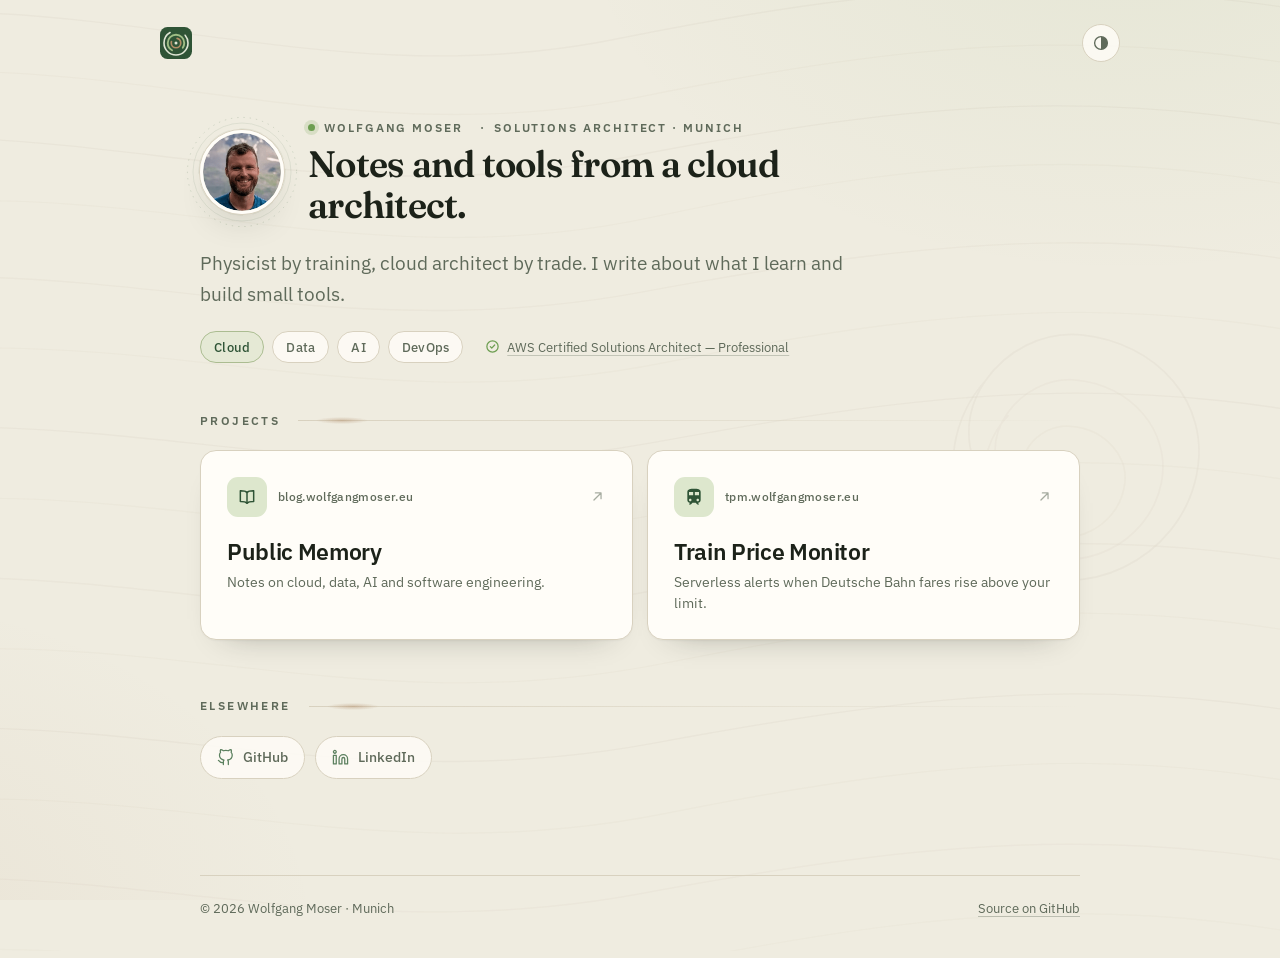
==== commit d04161cf: "Add Pages validation and deployment workflow - Validate HTML, JSON-LD, local assets and CNAME on pul" ====
--- a/index.html
+++ b/index.html
@@ -1,4 +1,4 @@
-<!doctype html>
+<!DOCTYPE html>
 <html lang="en" data-theme="auto">
 <head>
   <meta charset="utf-8">
@@ -185,7 +185,7 @@
       <p class="lead">Physicist by training, cloud architect by trade. I write about what I learn and build small tools.</p>
 
       <div class="hero-meta">
-        <ul class="chips" aria-label="Topics">
+        <ul class="chips">
           <li>Cloud</li>
           <li>Data</li>
           <li>AI</li>
@@ -209,7 +209,7 @@
       </div>
 
       <ul class="project-grid">
-        <li style="--i: 0">
+        <li>
           <a class="project-card" href="https://blog.wolfgangmoser.eu/">
             <span class="project-top">
               <span class="project-icon" aria-hidden="true">
@@ -228,7 +228,7 @@
           </a>
         </li>
 
-        <li style="--i: 1">
+        <li>
           <a class="project-card" href="https://tpm.wolfgangmoser.eu/">
             <span class="project-top">
               <span class="project-icon" aria-hidden="true">
@@ -255,7 +255,7 @@
       </div>
 
       <ul class="social-links">
-        <li style="--i: 0">
+        <li>
           <a href="https://github.com/wolfm89">
             <svg viewBox="0 0 24 24" fill="none" stroke="currentColor" stroke-width="1.8" stroke-linecap="round" stroke-linejoin="round" aria-hidden="true">
               <path d="M9 19c-5 1.5-5-2.5-7-3m14 6v-3.87a3.37 3.37 0 0 0-.94-2.61c3.14-.35 6.44-1.54 6.44-7A5.44 5.44 0 0 0 20 4.77 5.07 5.07 0 0 0 19.91 1S18.73.65 16 2.48a13.38 13.38 0 0 0-7 0C6.27.65 5.09 1 5.09 1A5.07 5.07 0 0 0 5 4.77a5.44 5.44 0 0 0-1.5 3.78c0 5.42 3.3 6.61 6.44 7A3.37 3.37 0 0 0 9 18.13V22"/>
@@ -263,7 +263,7 @@
             GitHub
           </a>
         </li>
-        <li style="--i: 1">
+        <li>
           <a href="https://www.linkedin.com/in/wolfgang-moser/">
             <svg viewBox="0 0 24 24" fill="none" stroke="currentColor" stroke-width="1.8" stroke-linecap="round" stroke-linejoin="round" aria-hidden="true">
               <path d="M16 8a6 6 0 0 1 6 6v7h-4v-7a2 2 0 0 0-2-2 2 2 0 0 0-2 2v7h-4v-7a6 6 0 0 1 6-6z"/>
--- a/styles.css
+++ b/styles.css
@@ -6,11 +6,11 @@
 :root {
   color-scheme: light;
 
-  --bg: #f7f5ee;
+  --bg: #efece0;
   --surface: #fffdf8;
   --ink: #1c2219;
   --muted: #5f6a5a;
-  --border: #e3dfd2;
+  --border: #d8d1bf;
   --sage: #6d9e51;
   --forest: #3f6b45;
   --forest-strong: #2f5436;
@@ -19,9 +19,10 @@
   --wood-soft: #efe3d2;
   --grain: #7a5c3e;
   --grain-opacity: 0.4;
-  --glow-sage: rgba(109, 158, 81, 0.16);
-  --glow-wood: rgba(169, 128, 90, 0.14);
+  --glow-sage: rgba(109, 158, 81, 0.08);
+  --glow-wood: rgba(169, 128, 90, 0.08);
   --shadow: 0 18px 40px -24px rgba(28, 34, 25, 0.45);
+  --card-shadow: 0 1px 2px rgba(28, 34, 25, 0.04), 0 16px 32px -26px rgba(28, 34, 25, 0.45);
 
   --sans: "IBM Plex Sans", "Segoe UI", system-ui, -apple-system, sans-serif;
   --display: "Fraunces", Georgia, "Times New Roman", serif;
@@ -46,6 +47,7 @@
   --glow-sage: rgba(143, 196, 124, 0.1);
   --glow-wood: rgba(201, 167, 127, 0.08);
   --shadow: 0 22px 48px -26px rgba(0, 0, 0, 0.9);
+  --card-shadow: 0 1px 2px rgba(0, 0, 0, 0.2), 0 18px 36px -26px rgba(0, 0, 0, 0.8);
 }
 
 @media (prefers-color-scheme: dark) {
@@ -69,6 +71,7 @@
     --glow-sage: rgba(143, 196, 124, 0.1);
     --glow-wood: rgba(201, 167, 127, 0.08);
     --shadow: 0 22px 48px -26px rgba(0, 0, 0, 0.9);
+    --card-shadow: 0 1px 2px rgba(0, 0, 0, 0.2), 0 18px 36px -26px rgba(0, 0, 0, 0.8);
   }
 }
 
@@ -84,6 +87,8 @@
 }
 
 body {
+  display: flex;
+  flex-direction: column;
   margin: 0;
   min-height: 100vh;
   font-family: var(--sans);
@@ -130,6 +135,10 @@
 .site-footer {
   position: relative;
   z-index: 1;
+}
+
+main {
+  flex: 1;
 }
 
 .wrap {
@@ -206,7 +215,7 @@
   padding: 0;
   border: 1px solid var(--border);
   border-radius: 50%;
-  background: color-mix(in srgb, var(--surface) 70%, transparent);
+  background: color-mix(in srgb, var(--surface) 80%, transparent);
   color: var(--muted);
   cursor: pointer;
   transition: color 0.2s ease, border-color 0.2s ease, transform 0.3s ease;
@@ -228,7 +237,22 @@
    ------------------------------------------------------------------ */
 
 .hero {
-  padding: clamp(36px, 8vw, 76px) 0 0;
+  padding: clamp(26px, 5vw, 48px) 0 0;
+}
+
+.identity {
+  display: flex;
+  align-items: center;
+  gap: 24px;
+  margin-bottom: 22px;
+}
+
+.identity-copy {
+  min-width: 0;
+}
+
+.identity .eyebrow {
+  margin-bottom: 6px;
 }
 
 .portrait-wrap {
@@ -236,6 +260,19 @@
   width: 128px;
   height: 128px;
   margin-bottom: 30px;
+}
+
+.portrait-small {
+  flex: none;
+  width: 84px;
+  height: 84px;
+  margin-bottom: 0;
+}
+
+.portrait-small .rings {
+  inset: -14px;
+  width: calc(100% + 28px);
+  height: calc(100% + 28px);
 }
 
 .rings {
@@ -245,6 +282,8 @@
   height: calc(100% + 48px);
   color: var(--forest);
   opacity: 0.55;
+  pointer-events: none;
+  will-change: transform;
   animation: rings-turn 140s linear infinite;
 }
 
@@ -254,27 +293,40 @@
   }
 }
 
-.portrait {
+.portrait-frame {
   position: relative;
   z-index: 1;
   display: block;
   width: 100%;
   height: 100%;
-  object-fit: cover;
+  overflow: hidden;
   border-radius: 50%;
   border: 3px solid var(--surface);
   box-shadow: 0 0 0 1px var(--border), var(--shadow);
-  transition: transform 0.5s cubic-bezier(0.2, 0.7, 0.2, 1);
+}
+
+.portrait {
+  display: block;
+  width: 100%;
+  height: 100%;
+  object-fit: cover;
+  border-radius: 50%;
+  transform: scale(1);
+  backface-visibility: hidden;
+  will-change: transform;
+  transition: transform 0.28s cubic-bezier(0.2, 0.8, 0.2, 1);
 }
 
 .portrait-wrap:hover .portrait {
-  transform: scale(1.035);
+  transform: scale(1.04);
 }
 
 .eyebrow {
   display: flex;
+  flex-wrap: wrap;
   align-items: center;
   gap: 9px;
+  row-gap: 2px;
   margin: 0 0 10px;
   color: var(--muted);
   font-size: 12px;
@@ -284,11 +336,18 @@
 }
 
 .eyebrow-dot {
+  flex: none;
   width: 7px;
   height: 7px;
   border-radius: 50%;
   background: var(--sage);
   box-shadow: 0 0 0 4px color-mix(in srgb, var(--sage) 18%, transparent);
+}
+
+.eyebrow-role::before {
+  content: "·";
+  margin: 0 8px;
+  color: var(--muted);
 }
 
 h1 {
@@ -302,12 +361,24 @@
   color: var(--ink);
 }
 
+.identity-copy h1 {
+  max-width: 24ch;
+  font-size: clamp(1.75rem, 3.2vw, 2.3rem);
+  line-height: 1.12;
+  letter-spacing: -0.02em;
+}
+
 .lead {
   max-width: 60ch;
   margin: 22px 0 0;
   color: var(--muted);
   font-size: clamp(1.02rem, 1.6vw, 1.16rem);
   line-height: 1.7;
+}
+
+.identity + .lead {
+  max-width: 62ch;
+  margin-top: 0;
 }
 
 .lead a {
@@ -338,7 +409,7 @@
   padding: 5px 13px;
   border: 1px solid var(--border);
   border-radius: 999px;
-  background: color-mix(in srgb, var(--surface) 60%, transparent);
+  background: color-mix(in srgb, var(--surface) 80%, transparent);
   color: var(--muted);
   font-size: 12.5px;
   font-weight: 500;
@@ -386,12 +457,25 @@
   text-decoration-color: var(--sage);
 }
 
+.hero-meta {
+  display: flex;
+  flex-wrap: wrap;
+  align-items: center;
+  gap: 14px 22px;
+  margin-top: 20px;
+}
+
+.hero-meta .chips,
+.hero-meta .credential {
+  margin-top: 0;
+}
+
 /* ------------------------------------------------------------------
    Projects
    ------------------------------------------------------------------ */
 
 .projects {
-  padding: clamp(48px, 8vw, 78px) 0 0;
+  padding: clamp(32px, 5vw, 48px) 0 0;
 }
 
 .section-head {
@@ -439,16 +523,27 @@
   list-style: none;
 }
 
+.project-grid li:nth-child(1),
+.social-links li:nth-child(1) {
+  --i: 0;
+}
+
+.project-grid li:nth-child(2),
+.social-links li:nth-child(2) {
+  --i: 1;
+}
+
 .project-card {
   position: relative;
   display: flex;
   flex-direction: column;
   height: 100%;
-  padding: 22px;
+  padding: 26px;
   overflow: hidden;
   border: 1px solid var(--border);
   border-radius: 16px;
-  background: color-mix(in srgb, var(--surface) 82%, transparent);
+  background: var(--surface);
+  box-shadow: var(--card-shadow);
   color: var(--ink);
   text-decoration: none;
   transition:
@@ -539,7 +634,7 @@
 }
 
 .project-title {
-  font-size: 21px;
+  font-size: 23px;
   font-weight: 600;
   line-height: 1.25;
   letter-spacing: -0.015em;
@@ -576,7 +671,7 @@
   padding: 10px 16px;
   border: 1px solid var(--border);
   border-radius: 999px;
-  background: color-mix(in srgb, var(--surface) 60%, transparent);
+  background: color-mix(in srgb, var(--surface) 80%, transparent);
   color: var(--muted);
   font-size: 13.5px;
   font-weight: 500;
@@ -704,23 +799,20 @@
 .hero > *:nth-child(1) { animation-delay: 0.04s; }
 .hero > *:nth-child(2) { animation-delay: 0.12s; }
 .hero > *:nth-child(3) { animation-delay: 0.2s; }
-.hero > *:nth-child(4) { animation-delay: 0.28s; }
-.hero > *:nth-child(5) { animation-delay: 0.36s; }
-.hero > *:nth-child(6) { animation-delay: 0.42s; }
-
-.projects .section-head { animation-delay: 0.5s; }
+
+.projects .section-head { animation-delay: 0.32s; }
 
 .project-grid li {
-  animation-delay: calc(0.56s + var(--i) * 0.08s);
-}
-
-.elsewhere .section-head { animation-delay: 0.74s; }
+  animation-delay: calc(0.38s + var(--i) * 0.08s);
+}
+
+.elsewhere .section-head { animation-delay: 0.56s; }
 
 .social-links li {
-  animation-delay: calc(0.8s + var(--i) * 0.06s);
-}
-
-.site-footer { animation-delay: 0.95s; }
+  animation-delay: calc(0.62s + var(--i) * 0.06s);
+}
+
+.site-footer { animation-delay: 0.78s; }
 
 /* ------------------------------------------------------------------
    Small screens
@@ -746,8 +838,41 @@
     margin-bottom: 26px;
   }
 
+  .portrait-small {
+    width: 72px;
+    height: 72px;
+    margin-bottom: 0;
+  }
+
   .project-card {
-    padding: 18px;
+    padding: 20px;
+  }
+}
+
+@media (max-width: 640px) {
+  .identity {
+    align-items: flex-start;
+    gap: 18px;
+  }
+
+  .identity-copy h1 {
+    font-size: 1.65rem;
+  }
+}
+
+@media (max-width: 560px) {
+  .identity .eyebrow {
+    font-size: 10.5px;
+    letter-spacing: 0.1em;
+  }
+
+  .identity .eyebrow-role {
+    flex-basis: 100%;
+    padding-left: 16px;
+  }
+
+  .identity .eyebrow-role::before {
+    content: none;
   }
 }
 
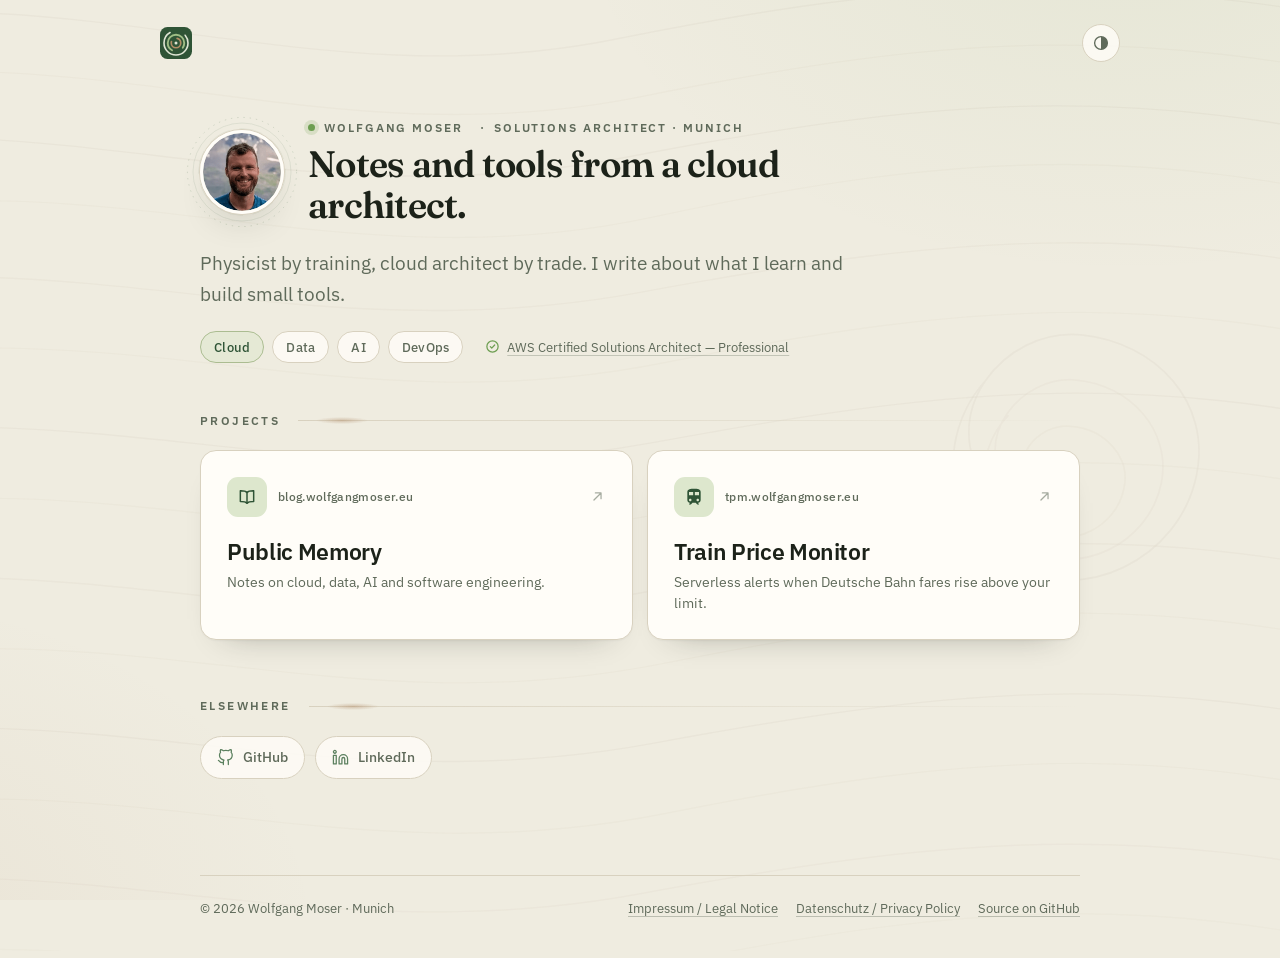
==== commit 18feb607: "feat: add bilingual legal pages Add Impressum / Legal Notice and Datenschutz / Privacy Policy for th" ====
--- a/index.html
+++ b/index.html
@@ -37,7 +37,7 @@
   <link rel="preconnect" href="https://fonts.gstatic.com" crossorigin>
   <link href="https://fonts.googleapis.com/css2?family=Fraunces:opsz,wght@9..144,600&family=IBM+Plex+Sans:wght@400;500;600&display=swap" rel="stylesheet">
 
-  <link rel="stylesheet" href="/styles.css?v=20261110-2">
+  <link rel="stylesheet" href="/styles.css?v=20261110-3">
 
   <script>
     (function () {
@@ -279,9 +279,13 @@
 
   <footer class="site-footer wrap">
     <p>© <span id="year">2026</span> Wolfgang Moser · Munich</p>
-    <a class="footer-link" href="https://github.com/wolfm89/landing-page">Source on GitHub</a>
+    <nav class="footer-links" aria-label="Legal and source links">
+      <a class="footer-link" href="/legal-notice/">Impressum / Legal Notice</a>
+      <a class="footer-link" href="/privacy-policy/">Datenschutz / Privacy Policy</a>
+      <a class="footer-link" href="https://github.com/wolfm89/landing-page">Source on GitHub</a>
+    </nav>
   </footer>
 
-  <script src="/script.js?v=20261110-1" defer></script>
+  <script src="/script.js?v=20261110-2" defer></script>
 </body>
 </html>
--- a/styles.css
+++ b/styles.css
@@ -171,7 +171,7 @@
 }
 
 :focus-visible {
-  outline: 2px solid var(--sage);
+  outline: 2px solid var(--forest);
   outline-offset: 3px;
   border-radius: 4px;
 }
@@ -773,6 +773,126 @@
   text-decoration-color: var(--sage);
 }
 
+.footer-links {
+  display: flex;
+  flex-wrap: wrap;
+  gap: 8px 18px;
+}
+
+/* ------------------------------------------------------------------
+   Legal pages
+   ------------------------------------------------------------------ */
+
+.legal-page {
+  padding-top: clamp(12px, 3vw, 28px);
+}
+
+.back-link {
+  display: inline-flex;
+  align-items: center;
+  gap: 8px;
+  margin: 0 0 30px;
+  padding: 8px 13px;
+  border: 1px solid var(--border);
+  border-radius: 999px;
+  background: color-mix(in srgb, var(--surface) 75%, transparent);
+  color: var(--muted);
+  font: inherit;
+  font-size: 13px;
+  font-weight: 500;
+  cursor: pointer;
+  transition: color 0.2s ease, border-color 0.2s ease, transform 0.2s ease;
+}
+
+.back-link:hover {
+  color: var(--forest);
+  border-color: var(--sage);
+  transform: translateX(-2px);
+}
+
+.legal-page h1 {
+  max-width: 20ch;
+  margin-bottom: 16px;
+  font-size: clamp(2.2rem, 6vw, 3.4rem);
+  line-height: 1.04;
+}
+
+.legal-page .lead {
+  max-width: 70ch;
+}
+
+.legal-meta {
+  margin: 22px 0 0;
+  color: var(--muted);
+  font-size: 13px;
+}
+
+.legal-prose {
+  max-width: 760px;
+  margin-top: 36px;
+}
+
+.legal-prose h2 {
+  margin: 0 0 20px;
+  font-family: var(--display);
+  font-size: clamp(1.8rem, 3.6vw, 2.4rem);
+  font-weight: 600;
+  line-height: 1.12;
+  letter-spacing: -0.02em;
+  color: var(--ink);
+}
+
+.legal-prose h3 {
+  margin: 30px 0 8px;
+  color: var(--ink);
+  font-size: 1.02rem;
+  font-weight: 600;
+  line-height: 1.45;
+}
+
+.legal-prose p,
+.legal-prose li {
+  color: var(--muted);
+  line-height: 1.75;
+}
+
+.legal-prose p {
+  margin: 0 0 16px;
+}
+
+.legal-prose ul {
+  margin: 0 0 18px;
+  padding-left: 1.2rem;
+}
+
+.legal-prose li + li {
+  margin-top: 6px;
+}
+
+.legal-prose a {
+  color: var(--forest);
+  text-decoration-color: color-mix(in srgb, var(--forest) 45%, transparent);
+  text-underline-offset: 3px;
+}
+
+.legal-prose a:hover {
+  text-decoration-color: var(--sage);
+}
+
+.legal-prose code {
+  padding: 2px 5px;
+  border-radius: 5px;
+  background: var(--sage-soft);
+  color: var(--ink);
+  font-size: 0.9em;
+}
+
+.legal-lang {
+  margin-top: 58px;
+  padding-top: 40px;
+  border-top: 1px solid var(--border);
+}
+
 /* ------------------------------------------------------------------
    Entrance motion
    ------------------------------------------------------------------ */
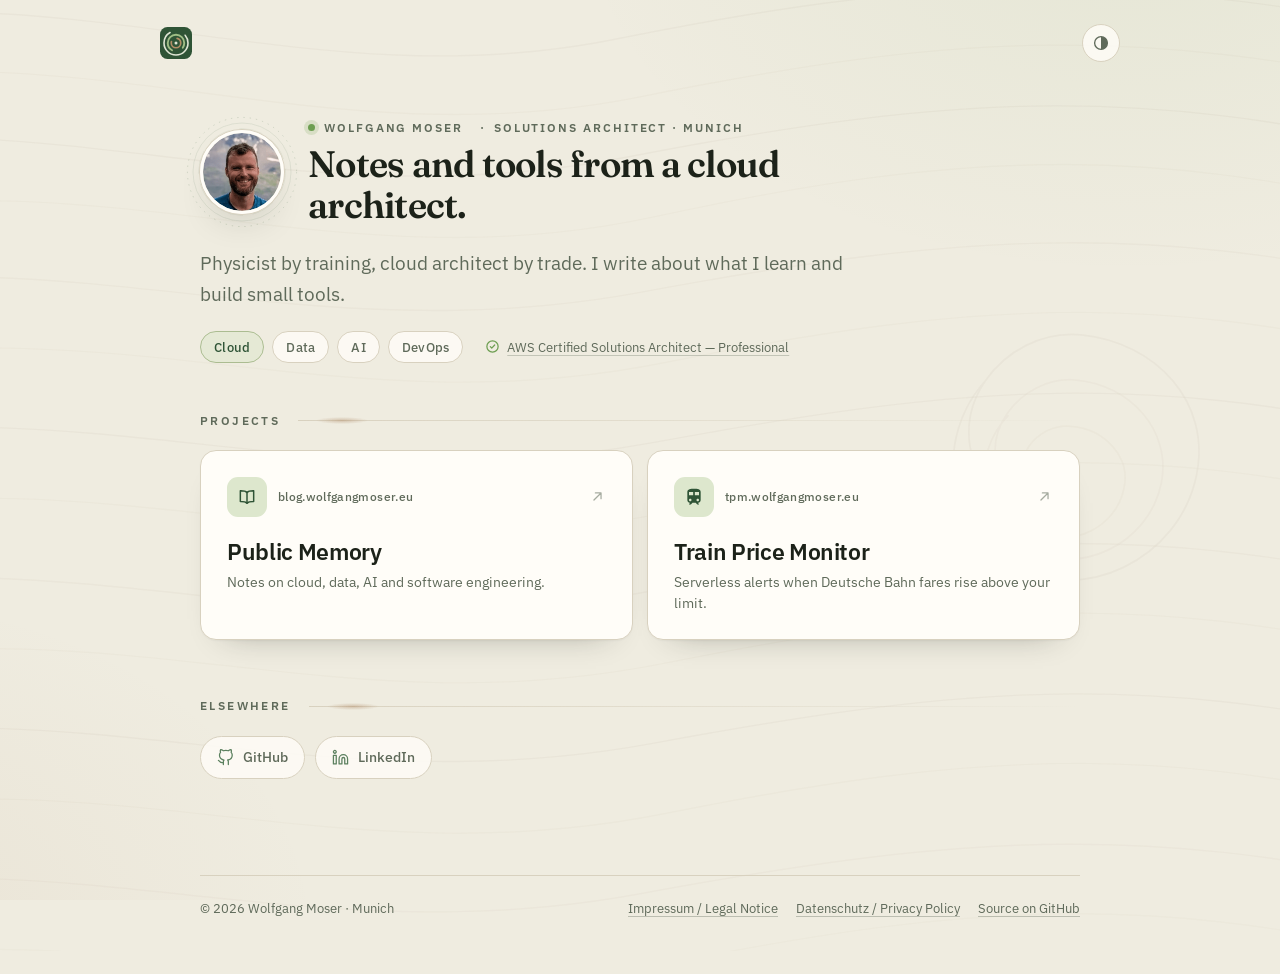
==== commit d8a2f05b: "feat(fonts): self-host Fraunces and IBM Plex Sans Serve the fonts from /assets/fonts/ instead of Goo" ====
--- a/index.html
+++ b/index.html
@@ -33,11 +33,10 @@
   <meta name="twitter:description" content="Physicist turned Solutions Architect in Munich. Cloud, data and AI notes and tools.">
   <meta name="twitter:image" content="https://wolfgangmoser.eu/assets/og-image.png">
 
-  <link rel="preconnect" href="https://fonts.googleapis.com">
-  <link rel="preconnect" href="https://fonts.gstatic.com" crossorigin>
-  <link href="https://fonts.googleapis.com/css2?family=Fraunces:opsz,wght@9..144,600&family=IBM+Plex+Sans:wght@400;500;600&display=swap" rel="stylesheet">
-
-  <link rel="stylesheet" href="/styles.css?v=20261110-3">
+  <link rel="preload" href="/assets/fonts/ibm-plex-sans-latin-400.woff2" as="font" type="font/woff2" crossorigin>
+  <link rel="preload" href="/assets/fonts/fraunces-latin-opsz-600.woff2" as="font" type="font/woff2" crossorigin>
+
+  <link rel="stylesheet" href="/styles.css?v=20261111-1">
 
   <script>
     (function () {
--- a/styles.css
+++ b/styles.css
@@ -2,6 +2,84 @@
    Wolfgang Moser — wolfgangmoser.eu
    Warm paper, forest greens, a little wood grain.
    ------------------------------------------------------------------ */
+
+/*
+ * Self-hosted fonts (SIL Open Font License 1.1, licence texts next to the files):
+ * Fraunces, optical sizes 9-144 at weight 600, and IBM Plex Sans 400/500/600,
+ * Latin and Latin Extended subsets from Fontsource 5.3.0. Served from this
+ * site, so rendering text sends no visitor data to a font CDN.
+ */
+@font-face {
+  font-family: "Fraunces";
+  font-style: normal;
+  font-weight: 600;
+  font-display: swap;
+  src: url("/assets/fonts/fraunces-latin-opsz-600.woff2") format("woff2");
+  unicode-range: U+0000-00FF, U+0131, U+0152-0153, U+02BB-02BC, U+02C6, U+02DA, U+02DC, U+0304, U+0308, U+0329, U+2000-206F, U+20AC, U+2122, U+2191, U+2193, U+2212, U+2215, U+FEFF, U+FFFD;
+}
+
+@font-face {
+  font-family: "Fraunces";
+  font-style: normal;
+  font-weight: 600;
+  font-display: swap;
+  src: url("/assets/fonts/fraunces-latin-ext-opsz-600.woff2") format("woff2");
+  unicode-range: U+0100-02BA, U+02BD-02C5, U+02C7-02CC, U+02CE-02D7, U+02DD-02FF, U+0304, U+0308, U+0329, U+1D00-1DBF, U+1E00-1E9F, U+1EF2-1EFF, U+2020, U+20A0-20AB, U+20AD-20C0, U+2113, U+2C60-2C7F, U+A720-A7FF;
+}
+
+@font-face {
+  font-family: "IBM Plex Sans";
+  font-style: normal;
+  font-weight: 400;
+  font-display: swap;
+  src: url("/assets/fonts/ibm-plex-sans-latin-400.woff2") format("woff2");
+  unicode-range: U+0000-00FF, U+0131, U+0152-0153, U+02BB-02BC, U+02C6, U+02DA, U+02DC, U+0304, U+0308, U+0329, U+2000-206F, U+20AC, U+2122, U+2191, U+2193, U+2212, U+2215, U+FEFF, U+FFFD;
+}
+
+@font-face {
+  font-family: "IBM Plex Sans";
+  font-style: normal;
+  font-weight: 400;
+  font-display: swap;
+  src: url("/assets/fonts/ibm-plex-sans-latin-ext-400.woff2") format("woff2");
+  unicode-range: U+0100-02BA, U+02BD-02C5, U+02C7-02CC, U+02CE-02D7, U+02DD-02FF, U+0304, U+0308, U+0329, U+1D00-1DBF, U+1E00-1E9F, U+1EF2-1EFF, U+2020, U+20A0-20AB, U+20AD-20C0, U+2113, U+2C60-2C7F, U+A720-A7FF;
+}
+
+@font-face {
+  font-family: "IBM Plex Sans";
+  font-style: normal;
+  font-weight: 500;
+  font-display: swap;
+  src: url("/assets/fonts/ibm-plex-sans-latin-500.woff2") format("woff2");
+  unicode-range: U+0000-00FF, U+0131, U+0152-0153, U+02BB-02BC, U+02C6, U+02DA, U+02DC, U+0304, U+0308, U+0329, U+2000-206F, U+20AC, U+2122, U+2191, U+2193, U+2212, U+2215, U+FEFF, U+FFFD;
+}
+
+@font-face {
+  font-family: "IBM Plex Sans";
+  font-style: normal;
+  font-weight: 500;
+  font-display: swap;
+  src: url("/assets/fonts/ibm-plex-sans-latin-ext-500.woff2") format("woff2");
+  unicode-range: U+0100-02BA, U+02BD-02C5, U+02C7-02CC, U+02CE-02D7, U+02DD-02FF, U+0304, U+0308, U+0329, U+1D00-1DBF, U+1E00-1E9F, U+1EF2-1EFF, U+2020, U+20A0-20AB, U+20AD-20C0, U+2113, U+2C60-2C7F, U+A720-A7FF;
+}
+
+@font-face {
+  font-family: "IBM Plex Sans";
+  font-style: normal;
+  font-weight: 600;
+  font-display: swap;
+  src: url("/assets/fonts/ibm-plex-sans-latin-600.woff2") format("woff2");
+  unicode-range: U+0000-00FF, U+0131, U+0152-0153, U+02BB-02BC, U+02C6, U+02DA, U+02DC, U+0304, U+0308, U+0329, U+2000-206F, U+20AC, U+2122, U+2191, U+2193, U+2212, U+2215, U+FEFF, U+FFFD;
+}
+
+@font-face {
+  font-family: "IBM Plex Sans";
+  font-style: normal;
+  font-weight: 600;
+  font-display: swap;
+  src: url("/assets/fonts/ibm-plex-sans-latin-ext-600.woff2") format("woff2");
+  unicode-range: U+0100-02BA, U+02BD-02C5, U+02C7-02CC, U+02CE-02D7, U+02DD-02FF, U+0304, U+0308, U+0329, U+1D00-1DBF, U+1E00-1E9F, U+1EF2-1EFF, U+2020, U+20A0-20AB, U+20AD-20C0, U+2113, U+2C60-2C7F, U+A720-A7FF;
+}
 
 :root {
   color-scheme: light;
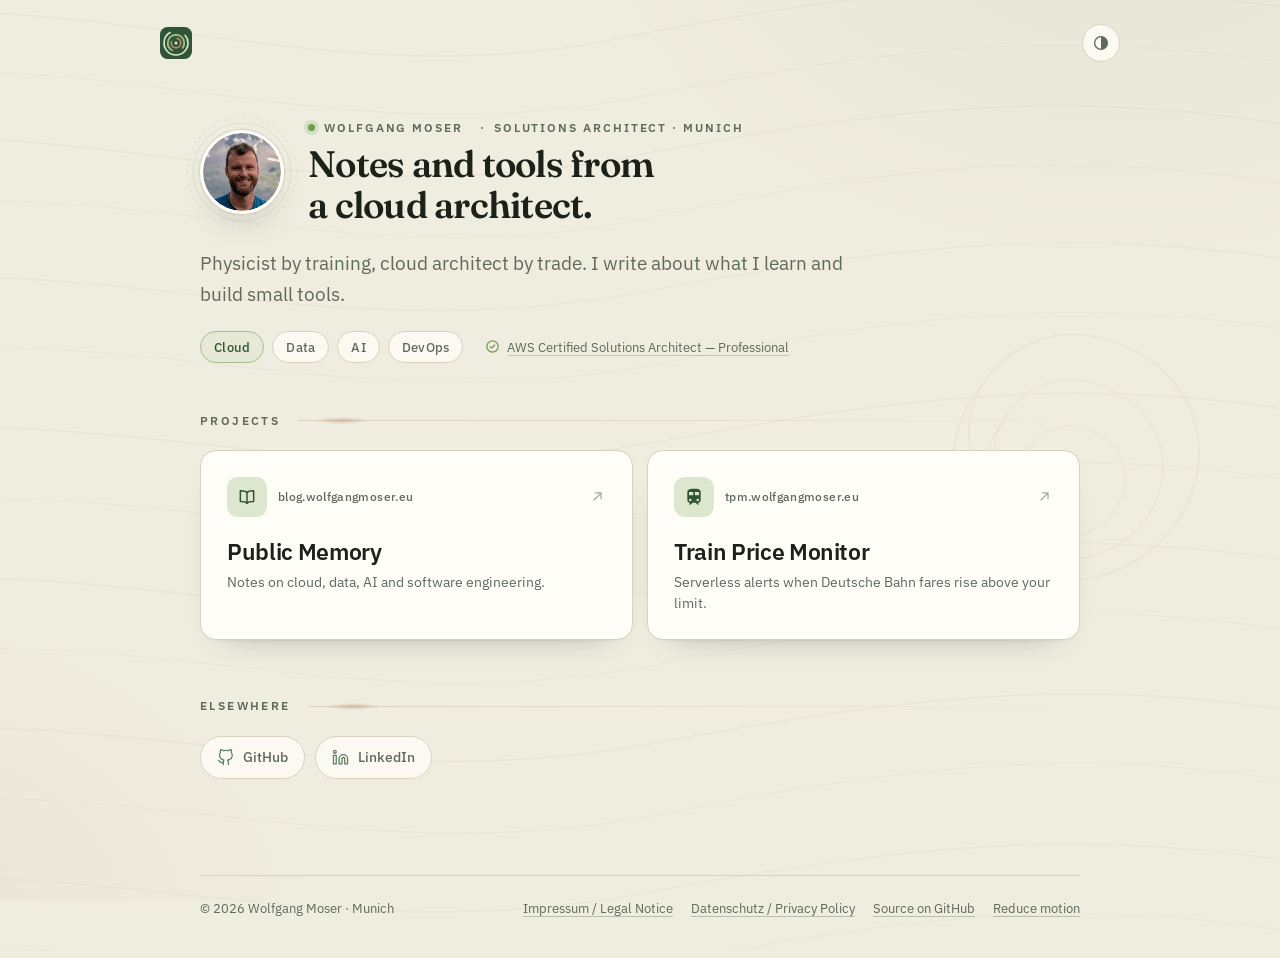
==== commit 6667a355: "fix(a11y): address web interface guidelines review findings - sync theme-color before first paint an" ====
--- a/index.html
+++ b/index.html
@@ -34,9 +34,11 @@
   <meta name="twitter:image" content="https://wolfgangmoser.eu/assets/og-image.png">
 
   <link rel="preload" href="/assets/fonts/ibm-plex-sans-latin-400.woff2" as="font" type="font/woff2" crossorigin>
+  <link rel="preload" href="/assets/fonts/ibm-plex-sans-latin-500.woff2" as="font" type="font/woff2" crossorigin>
+  <link rel="preload" href="/assets/fonts/ibm-plex-sans-latin-600.woff2" as="font" type="font/woff2" crossorigin>
   <link rel="preload" href="/assets/fonts/fraunces-latin-opsz-600.woff2" as="font" type="font/woff2" crossorigin>
 
-  <link rel="stylesheet" href="/styles.css?v=20261111-1">
+  <link rel="stylesheet" href="/styles.css?v=20261113-1">
 
   <script>
     (function () {
@@ -44,8 +46,18 @@
         var theme = localStorage.getItem('theme');
         document.documentElement.dataset.theme =
           theme === 'light' || theme === 'dark' ? theme : 'auto';
+        if (theme === 'light' || theme === 'dark') {
+          var color = theme === 'dark' ? '#10150f' : '#efece0';
+          var metas = document.querySelectorAll('meta[name="theme-color"]');
+          for (var i = 0; i < metas.length; i++) {
+            metas[i].setAttribute('content', color);
+          }
+        }
+        var motion = localStorage.getItem('motion');
+        document.documentElement.dataset.motion = motion === 'off' ? 'off' : 'auto';
       } catch (error) {
         document.documentElement.dataset.theme = 'auto';
+        document.documentElement.dataset.motion = 'auto';
       }
     })();
   </script>
@@ -167,7 +179,7 @@
             <circle cx="80" cy="80" r="62" stroke-opacity=".18" stroke-width="1" stroke-dasharray="34 14"/>
           </svg>
           <span class="portrait-frame">
-            <img class="portrait" src="/assets/me.png" width="265" height="265" alt="Wolfgang Moser" fetchpriority="high">
+            <img class="portrait" src="/assets/me.png" width="265" height="265" alt="" fetchpriority="high">
           </span>
         </div>
 
@@ -278,13 +290,16 @@
 
   <footer class="site-footer wrap">
     <p>© <span id="year">2026</span> Wolfgang Moser · Munich</p>
-    <nav class="footer-links" aria-label="Legal and source links">
-      <a class="footer-link" href="/legal-notice/">Impressum / Legal Notice</a>
-      <a class="footer-link" href="/privacy-policy/">Datenschutz / Privacy Policy</a>
-      <a class="footer-link" href="https://github.com/wolfm89/landing-page">Source on GitHub</a>
-    </nav>
+    <div class="footer-actions">
+      <nav class="footer-links" aria-label="Legal and source links">
+        <a class="footer-link" href="/legal-notice/"><span lang="de">Impressum</span> / Legal Notice</a>
+        <a class="footer-link" href="/privacy-policy/"><span lang="de">Datenschutz</span> / Privacy Policy</a>
+        <a class="footer-link" href="https://github.com/wolfm89/landing-page">Source on GitHub</a>
+      </nav>
+      <button class="footer-link footer-motion" type="button" data-motion-toggle aria-pressed="false">Reduce motion<span class="footer-motion-check" aria-hidden="true">✓</span></button>
+    </div>
   </footer>
 
-  <script src="/script.js?v=20261110-2" defer></script>
+  <script src="/script.js?v=20261113-1" defer></script>
 </body>
 </html>
--- a/styles.css
+++ b/styles.css
@@ -177,9 +177,13 @@
   background-image:
     radial-gradient(900px 620px at 88% -12%, var(--glow-sage), transparent 62%),
     radial-gradient(720px 520px at -12% 104%, var(--glow-wood), transparent 66%);
-  background-attachment: fixed;
   -webkit-font-smoothing: antialiased;
-  text-rendering: optimizeLegibility;
+}
+
+@media (pointer: fine) {
+  body {
+    background-attachment: fixed;
+  }
 }
 
 /* Wood-grain layer: inline SVG, theme-aware, very slowly drifting. */
@@ -240,6 +244,7 @@
   transition: transform 0.2s ease;
 }
 
+.skip-link:focus,
 .skip-link:focus-visible {
   transform: translateY(0);
 }
@@ -361,7 +366,6 @@
   color: var(--forest);
   opacity: 0.55;
   pointer-events: none;
-  will-change: transform;
   animation: rings-turn 140s linear infinite;
 }
 
@@ -389,14 +393,6 @@
   height: 100%;
   object-fit: cover;
   border-radius: 50%;
-  transform: scale(1);
-  backface-visibility: hidden;
-  will-change: transform;
-  transition: transform 0.28s cubic-bezier(0.2, 0.8, 0.2, 1);
-}
-
-.portrait-wrap:hover .portrait {
-  transform: scale(1.04);
 }
 
 .eyebrow {
@@ -436,6 +432,7 @@
   font-weight: 600;
   line-height: 0.98;
   letter-spacing: -0.025em;
+  text-wrap: balance;
   color: var(--ink);
 }
 
@@ -492,18 +489,12 @@
   font-size: 12.5px;
   font-weight: 500;
   letter-spacing: 0.02em;
-  transition: border-color 0.2s ease, color 0.2s ease;
 }
 
 .chips li:first-child {
   border-color: color-mix(in srgb, var(--sage) 42%, var(--border));
   background: color-mix(in srgb, var(--sage-soft) 55%, transparent);
   color: var(--forest-strong);
-}
-
-.chips li:hover {
-  border-color: var(--sage);
-  color: var(--ink);
 }
 
 .credential {
@@ -716,6 +707,7 @@
   font-weight: 600;
   line-height: 1.25;
   letter-spacing: -0.015em;
+  text-wrap: balance;
 }
 
 .project-desc {
@@ -788,7 +780,7 @@
   font-size: 14px;
 }
 
-.notfound-links > a {
+.notfound-links > a:not(.button-link) {
   color: var(--forest);
   font-weight: 500;
   text-decoration: underline;
@@ -796,7 +788,7 @@
   text-underline-offset: 3px;
 }
 
-.notfound-links > a:hover {
+.notfound-links > a:not(.button-link):hover {
   color: var(--forest-strong);
   text-decoration-color: var(--sage);
 }
@@ -806,9 +798,9 @@
   padding: 9px 18px;
   border-radius: 999px;
   background: var(--forest);
-  color: var(--surface) !important;
-  font-weight: 600 !important;
-  text-decoration: none !important;
+  color: var(--surface);
+  font-weight: 600;
+  text-decoration: none;
   transition: background-color 0.2s ease, transform 0.2s ease;
 }
 
@@ -855,6 +847,36 @@
   display: flex;
   flex-wrap: wrap;
   gap: 8px 18px;
+}
+
+.footer-actions {
+  display: flex;
+  flex-wrap: wrap;
+  align-items: baseline;
+  gap: 8px 18px;
+}
+
+.footer-motion {
+  padding: 0;
+  border: 0;
+  background: none;
+  font: inherit;
+  cursor: pointer;
+}
+
+.footer-motion[aria-pressed="true"] {
+  color: var(--forest);
+  text-decoration-color: var(--sage);
+}
+
+.footer-motion-check {
+  display: none;
+  margin-left: 0.35em;
+}
+
+.footer-motion[aria-pressed="true"] .footer-motion-check,
+html[data-motion="off"] .footer-motion-check {
+  display: inline;
 }
 
 /* ------------------------------------------------------------------
@@ -878,6 +900,7 @@
   font: inherit;
   font-size: 13px;
   font-weight: 500;
+  text-decoration: none;
   cursor: pointer;
   transition: color 0.2s ease, border-color 0.2s ease, transform 0.2s ease;
 }
@@ -971,6 +994,40 @@
   border-top: 1px solid var(--border);
 }
 
+.legal-prose h2[id],
+.legal-prose h3[id] {
+  scroll-margin-top: 20px;
+}
+
+.legal-jump {
+  margin-top: 6px;
+}
+
+.legal-meta a {
+  color: var(--forest);
+  text-decoration-color: color-mix(in srgb, var(--forest) 45%, transparent);
+  text-underline-offset: 3px;
+}
+
+.legal-meta a:hover {
+  text-decoration-color: var(--sage);
+}
+
+/* Art. 21(4) GDPR: the right to object must stand apart from the other information. */
+.legal-callout {
+  margin: 0 0 16px;
+  padding: 16px 18px;
+  border: 1px solid var(--border);
+  border-left: 3px solid var(--sage);
+  border-radius: 12px;
+  background: color-mix(in srgb, var(--sage-soft) 40%, var(--surface));
+}
+
+.legal-prose .legal-callout p {
+  margin: 0;
+  color: var(--ink);
+}
+
 /* ------------------------------------------------------------------
    Entrance motion
    ------------------------------------------------------------------ */
@@ -1093,9 +1150,56 @@
     animation: none;
   }
 
+  .brand:hover,
+  .theme-toggle:hover,
+  .project-card:hover,
+  .project-card:hover .project-icon,
+  .project-card:hover .project-arrow,
+  .social-links a:hover,
+  .back-link:hover,
+  .button-link:hover {
+    transform: none;
+  }
+
+  .footer-motion {
+    display: none;
+  }
+
   *,
   *::before,
   *::after {
     transition-duration: 0.01ms !important;
   }
 }
+
+/* Manual preference from the footer toggle; mirrors reduced motion. */
+html[data-motion="off"] {
+  scroll-behavior: auto;
+}
+
+html[data-motion="off"] .grain svg,
+html[data-motion="off"] .rings,
+html[data-motion="off"] .hero > *,
+html[data-motion="off"] .section-head,
+html[data-motion="off"] .project-grid li,
+html[data-motion="off"] .social-links li,
+html[data-motion="off"] .site-footer {
+  animation: none;
+}
+
+html[data-motion="off"] .brand:hover,
+html[data-motion="off"] .theme-toggle:hover,
+html[data-motion="off"] .project-card:hover,
+html[data-motion="off"] .project-card:hover .project-icon,
+html[data-motion="off"] .project-card:hover .project-arrow,
+html[data-motion="off"] .social-links a:hover,
+html[data-motion="off"] .back-link:hover,
+html[data-motion="off"] .button-link:hover {
+  transform: none;
+}
+
+html[data-motion="off"] *,
+html[data-motion="off"] *::before,
+html[data-motion="off"] *::after {
+  transition-duration: 0.01ms !important;
+}
